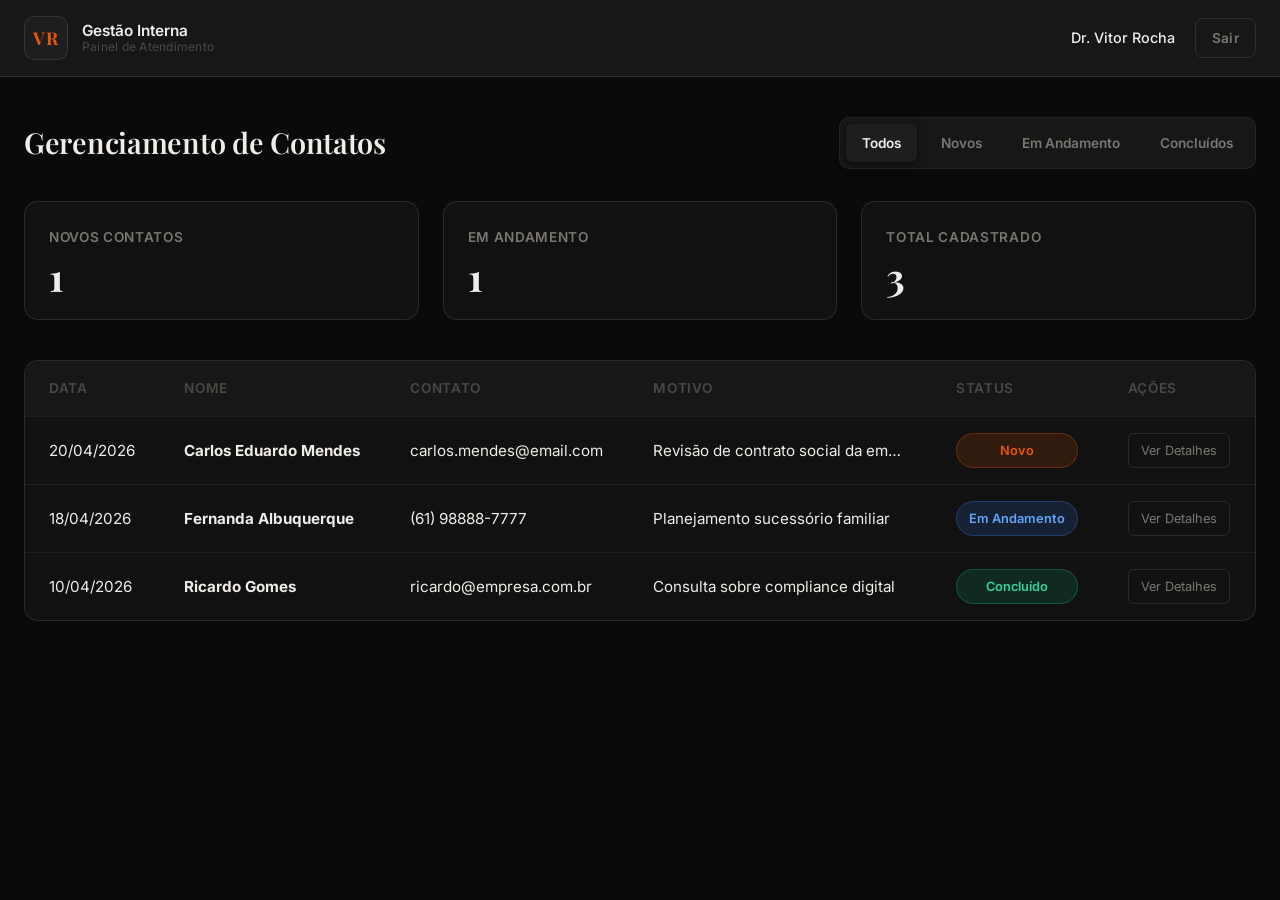
==== dashboard.html @ 2bbfc3c0 "Local do Adovgado inserido" ====
<!DOCTYPE html>
<html lang="pt-BR" data-theme="dark">
<head>
    <meta charset="UTF-8">
    <meta name="viewport" content="width=device-width, initial-scale=1.0">
    <title>Painel de Gestão | Vitor Rocha Advocacia</title>
    <link rel="preconnect" href="https://fonts.googleapis.com">
    <link rel="preconnect" href="https://fonts.gstatic.com" crossorigin>
    <link href="https://fonts.googleapis.com/css2?family=Inter:wght@400;500;600&family=Playfair+Display:wght@600;700&display=swap" rel="stylesheet">
    <link rel="stylesheet" href="css/style.css">
    <link rel="stylesheet" href="css/dashboard-style.css">
</head>
<body class="dashboard-body">
    <header class="admin-header">
        <div class="admin-header-container">
            <div class="brand">
                <span class="brand-monogram">VR</span>
                <span class="brand-text">
                    <strong>Gestão Interna</strong>
                    <small>Painel de Atendimento</small>
                </span>
            </div>
            <div class="admin-actions">
                <span class="admin-user">Dr. Vitor Rocha</span>
                <a href="login.html" class="btn btn-sm btn-secondary">Sair</a>
            </div>
        </div>
    </header>

    <main class="dashboard-main">
        <div class="dashboard-container">
            <header class="dashboard-page-header">
                <h2>Gerenciamento de Contatos</h2>
                <div class="dashboard-filters">
                    <button class="filter-btn active" data-filter="all">Todos</button>
                    <button class="filter-btn" data-filter="novo_contato">Novos</button>
                    <button class="filter-btn" data-filter="em_andamento">Em Andamento</button>
                    <button class="filter-btn" data-filter="concluido">Concluídos</button>
                </div>
            </header>

            <div class="stats-grid">
                <div class="stat-card">
                    <span class="stat-title">Novos Contatos</span>
                    <strong class="stat-value" id="count-novos">0</strong>
                </div>
                <div class="stat-card">
                    <span class="stat-title">Em Andamento</span>
                    <strong class="stat-value" id="count-andamento">0</strong>
                </div>
                <div class="stat-card">
                    <span class="stat-title">Total Cadastrado</span>
                    <strong class="stat-value" id="count-total">0</strong>
                </div>
            </div>

            <div class="data-table-container">
                <table class="data-table">
                    <thead>
                        <tr>
                            <th>Data</th>
                            <th>Nome</th>
                            <th>Contato</th>
                            <th>Motivo</th>
                            <th>Status</th>
                            <th>Ações</th>
                        </tr>
                    </thead>
                    <tbody id="leads-table-body">
                        </tbody>
                </table>
            </div>
        </div>
    </main>
<div id="details-modal" class="modal">
        <div class="modal-content">
            <div class="modal-header">
                <h3>Detalhes da Solicitação</h3>
                <button class="close-btn" id="close-modal" aria-label="Fechar">&times;</button>
            </div>
            <div class="modal-body" id="modal-body-content">
                </div>
            <div class="modal-footer">
                <button class="btn btn-primary" id="btn-close-modal-footer">Fechar Painel</button>
            </div>
        </div>
    </div>
    <script src="js/dashboard-script.js"></script>
</body>
</html>
---- css/style.css ----
/* ============================================================
   Vitor Rocha Advocacia — Dark Matte UI
   Paleta: Preto fosco #0a0a0a · Acento laranja #e8580a
   Estética: Densa, editorial, sem brilho
   ============================================================ */

:root {
    /* Superfícies */
    --bg:               #0a0a0a;
    --surface:          #111111;
    --surface-2:        #171717;
    --surface-3:        #1e1e1e;
    --surface-dark:     #0a0a0a;
    --surface-dark-2:   #111111;

    /* Texto */
    --text:             #e8e6e1;
    --text-soft:        #7a7670;
    --text-muted:       #4a4844;
    --text-light:       #f0ede8;
    --text-muted-dark:  #6b6762;

    /* Bordas */
    --line:             rgba(255, 255, 255, 0.06);
    --line-dark:        rgba(255, 255, 255, 0.07);
    --line-strong:      rgba(255, 255, 255, 0.10);

    /* Acento laranja fosco */
    --accent:           #e8580a;
    --accent-hover:     #c94d09;
    --accent-dim:       rgba(232, 88, 10, 0.10);
    --accent-glow:      rgba(232, 88, 10, 0.06);

    /* Sombras flat */
    --shadow-sm:        0 1px 3px rgba(0, 0, 0, 0.5), 0 4px 12px rgba(0, 0, 0, 0.3);
    --shadow-lg:        0 4px 6px rgba(0, 0, 0, 0.6), 0 16px 40px rgba(0, 0, 0, 0.5);

    /* Geometria */
    --radius-sm:        10px;
    --radius-md:        14px;
    --radius-lg:        20px;
    --container:        1180px;
    --header-height:    80px;

    /* Tipografia */
    --font-body:        'Inter', sans-serif;
    --font-heading:     'Playfair Display', serif;
}

/* ── Reset ── */
*, *::before, *::after { margin: 0; padding: 0; box-sizing: border-box; }
html { scroll-behavior: smooth; }

body {
    font-family: var(--font-body);
    background: var(--bg);
    color: var(--text);
    line-height: 1.65;
    -webkit-font-smoothing: antialiased;
    text-rendering: optimizeLegibility;
}

body.menu-open { overflow: hidden; }

a { color: inherit; text-decoration: none; }
img { display: block; max-width: 100%; }
button, a { -webkit-tap-highlight-color: transparent; }
button, input, textarea, select { font: inherit; }
ul { list-style: none; }

h1, h2, h3 {
    font-family: var(--font-heading);
    line-height: 1.1;
    letter-spacing: -0.01em;
    font-weight: 600;
}

/* ── Layout ── */
.container {
    width: min(100% - 32px, var(--container));
    margin: 0 auto;
}

.section { padding: 100px 0; }

.section-light  { background: var(--surface); }
.section-dark   { background: var(--surface-2); }

.section-heading {
    max-width: 760px;
    margin: 0 auto 52px;
    text-align: center;
}

.section-tag {
    display: inline-flex;
    align-items: center;
    gap: 10px;
    font-size: 0.72rem;
    font-weight: 600;
    letter-spacing: 0.2em;
    text-transform: uppercase;
    color: var(--accent);
    margin-bottom: 14px;
}

.section-tag::before {
    content: '';
    display: inline-block;
    width: 18px;
    height: 1px;
    background: var(--accent);
    opacity: 0.7;
}

.section-tag-light { color: #d46b3a; }

.section-title {
    font-size: clamp(2.2rem, 5vw, 3.4rem);
    margin-bottom: 18px;
    color: var(--text-light);
}

.section-subtitle {
    font-size: 1rem;
    color: var(--text-soft);
    line-height: 1.7;
}

.text-left  { text-align: left; }
.text-light { color: var(--text-light); }
.text-soft  { color: var(--text-muted-dark); }

/* ── Acessibilidade ── */
.skip-link {
    position: absolute;
    left: 16px;
    top: -60px;
    background: var(--surface-3);
    color: var(--text-light);
    padding: 12px 16px;
    border-radius: 10px;
    z-index: 2000;
}
.skip-link:focus { top: 16px; }

:focus-visible {
    outline: 2px solid rgba(232, 88, 10, 0.5);
    outline-offset: 3px;
}

/* ── Header ── */
.site-header {
    position: sticky;
    top: 0;
    z-index: 1000;
    background: rgba(10, 10, 10, 0.90);
    backdrop-filter: blur(20px) saturate(0.5);
    -webkit-backdrop-filter: blur(20px) saturate(0.5);
    border-bottom: 1px solid transparent;
    transition: border-color 0.3s ease, background 0.3s ease;
}

.site-header.scrolled {
    border-color: var(--line);
    background: rgba(10, 10, 10, 0.97);
}

.header-container {
    min-height: var(--header-height);
    display: flex;
    align-items: center;
    justify-content: space-between;
    gap: 24px;
}

/* ── Marca ── */
.brand {
    display: inline-flex;
    align-items: center;
    gap: 14px;
    min-width: 0;
}

.brand-monogram {
    width: 44px;
    height: 44px;
    display: grid;
    place-items: center;
    border-radius: 10px;
    background: var(--surface-3);
    border: 1px solid var(--line-strong);
    color: var(--accent);
    font-family: var(--font-heading);
    font-size: 1.1rem;
    font-weight: 700;
    letter-spacing: 0.04em;
}

.brand-text {
    display: flex;
    flex-direction: column;
    line-height: 1.15;
}

.brand-text strong {
    font-size: 0.96rem;
    color: var(--text-light);
    font-weight: 600;
}

.brand-text small {
    color: var(--text-muted);
    font-size: 0.75rem;
    letter-spacing: 0.02em;
}

/* ── Nav ── */
.site-nav ul {
    display: flex;
    align-items: center;
    gap: 30px;
}

.site-nav a {
    color: var(--text-soft);
    font-size: 0.9rem;
    font-weight: 500;
    transition: color 0.2s;
}

.site-nav a:hover { color: var(--text-light); }

/* ── Menu toggle e Tema (Novo estilo discreto) ── */
.header-actions {
    display: flex;
    align-items: center;
    gap: 12px;
}

.theme-toggle-discreet {
    display: flex;
    align-items: center;
    justify-content: center;
    width: 32px;
    height: 32px;
    background: transparent;
    border: none;
    color: var(--text-soft);
    cursor: pointer;
    transition: color 0.2s ease, transform 0.2s ease;
}

.theme-toggle-discreet:hover {
    color: var(--text-light);
    transform: scale(1.05);
}

.theme-item {
    display: flex;
    align-items: center;
    padding-left: 10px;
    border-left: 1px solid var(--line);
}

.menu-toggle {
    display: none;
    width: 44px;
    height: 44px;
    border: 1px solid var(--line-strong);
    border-radius: 10px;
    background: var(--surface-2);
    align-items: center;
    justify-content: center;
    flex-direction: column;
    gap: 5px;
    cursor: pointer;
}

.menu-toggle span {
    width: 18px;
    height: 1.5px;
    background: var(--text-soft);
    transition: transform 0.25s ease, opacity 0.25s ease;
}

.menu-toggle.is-active span:nth-child(1) { transform: translateY(6.5px) rotate(45deg); }
.menu-toggle.is-active span:nth-child(2) { opacity: 0; }
.menu-toggle.is-active span:nth-child(3) { transform: translateY(-6.5px) rotate(-45deg); }

/* ── Botões ── */
.btn {
    display: inline-flex;
    align-items: center;
    justify-content: center;
    min-height: 48px;
    padding: 0 22px;
    border-radius: 8px;
    border: 1px solid transparent;
    font-size: 0.9rem;
    font-weight: 600;
    letter-spacing: 0.02em;
    transition: background-color 0.2s ease, color 0.2s ease, border-color 0.2s ease, transform 0.15s ease;
}

.btn:hover { transform: translateY(-1px); }
.btn-sm { min-height: 40px; padding: 0 16px; font-size: 0.85rem; }

.btn-primary {
    background: var(--accent);
    color: #fff;
    border-color: var(--accent);
}
.btn-primary:hover {
    background: var(--accent-hover);
    border-color: var(--accent-hover);
}

.btn-secondary {
    background: transparent;
    border-color: var(--line-strong);
    color: var(--text-soft);
}
.btn-secondary:hover {
    border-color: rgba(255,255,255,0.2);
    color: var(--text-light);
}

.btn-dark,
.btn-secondary-dark {
    background: var(--surface-2);
    border-color: var(--line-strong);
    color: var(--text-light) !important;
}
.btn-dark:hover,
.btn-secondary-dark:hover {
    background: var(--accent);
    border-color: var(--accent);
    color: #fff !important;
}

/* ── Hero ── */
.hero {
    position: relative;
    overflow: hidden;
    background: var(--bg);
    color: var(--text-light);
    padding: 100px 0 90px;
    border-bottom: 1px solid var(--line);
}

.hero::before {
    content: '';
    position: absolute;
    inset: 0;
    background-image:
        radial-gradient(ellipse 55% 40% at 4% 50%, rgba(232, 88, 10, 0.055) 0%, transparent 60%),
        radial-gradient(ellipse 30% 60% at 96% 8%, rgba(255,255,255, 0.018) 0%, transparent 50%);
    pointer-events: none;
}

.hero-overlay {
    position: absolute;
    inset: 0;
    background-image: radial-gradient(rgba(255,255,255,0.022) 1px, transparent 1px);
    background-size: 30px 30px;
    pointer-events: none;
}

.hero-grid {
    position: relative;
    display: grid;
    grid-template-columns: minmax(0, 1.3fr) minmax(300px, 400px);
    gap: 48px;
    align-items: center;
}

.eyebrow {
    color: var(--accent);
    text-transform: uppercase;
    letter-spacing: 0.2em;
    font-size: 0.72rem;
    font-weight: 600;
    margin-bottom: 20px;
}

.hero h1 {
    font-size: clamp(2.6rem, 6vw, 5rem);
    max-width: 740px;
    margin-bottom: 22px;
    color: var(--text-light);
    font-weight: 600;
}

.hero-text {
    max-width: 620px;
    color: var(--text-soft);
    font-size: 1rem;
    line-height: 1.75;
}

.hero-actions {
    display: flex;
    flex-wrap: wrap;
    gap: 12px;
    margin-top: 34px;
}

.hero-metrics {
    display: grid;
    grid-template-columns: repeat(3, minmax(0, 1fr));
    gap: 14px;
    margin-top: 44px;
}

.hero-metrics li,
.hero-card,
.info-card,
.feature-card,
.news-card,
.news-post,
.about-panel,
.cta-box {
    backdrop-filter: blur(4px);
}

.hero-metrics li {
    padding: 18px;
    border-radius: var(--radius-md);
    background: var(--surface);
    border: 1px solid var(--line);
}

.hero-metrics strong {
    display: block;
    margin-bottom: 6px;
    font-size: 0.95rem;
    color: var(--text-light);
    font-family: var(--font-body);
    font-weight: 600;
}

.hero-metrics span {
    display: block;
    color: var(--text-soft);
    font-size: 0.88rem;
}

.hero-card {
    padding: 30px;
    border-radius: var(--radius-lg);
    background: var(--surface);
    border: 1px solid var(--line-strong);
    box-shadow: var(--shadow-lg);
}

.hero-card-label {
    color: var(--accent);
    font-size: 0.72rem;
    text-transform: uppercase;
    letter-spacing: 0.2em;
    font-weight: 600;
    margin-bottom: 16px;
}

.hero-card h2 {
    font-size: clamp(1.5rem, 3.5vw, 2.1rem);
    margin-bottom: 14px;
    color: var(--text-light);
}

.hero-card p,
.hero-card li { color: var(--text-soft); font-size: 0.95rem; }

.hero-card-divider {
    height: 1px;
    background: var(--line);
    margin: 22px 0;
}

.hero-card ul {
    display: flex;
    flex-direction: column;
    gap: 12px;
}

.hero-card li {
    display: flex;
    align-items: center;
    gap: 10px;
}

.hero-card li::before {
    content: '';
    display: inline-block;
    width: 4px;
    height: 4px;
    background: var(--accent);
    border-radius: 50%;
    flex-shrink: 0;
}

/* ── Trust bar ── */
.trust-bar {
    background: var(--surface);
    border-bottom: 1px solid var(--line);
    border-top: 1px solid var(--line);
}

.trust-grid {
    min-height: 72px;
    display: grid;
    grid-template-columns: repeat(4, 1fr);
    align-items: center;
    gap: 20px;
}

.trust-grid p {
    text-align: center;
    color: var(--text-muted);
    font-size: 0.75rem;
    font-weight: 600;
    letter-spacing: 0.16em;
    text-transform: uppercase;
    transition: color 0.2s;
}

.trust-grid p:hover { color: var(--text-soft); }

/* ── Sobre ── */
.about-grid {
    display: grid;
    grid-template-columns: minmax(0, 1.2fr) minmax(280px, 420px);
    gap: 48px;
    align-items: center;
}

.about-content p:not(.section-tag) {
    color: var(--text-soft);
    margin-bottom: 18px;
    max-width: 680px;
    line-height: 1.75;
}

.about-panel {
    background: var(--surface-2);
    border-radius: var(--radius-lg);
    padding: 36px;
    color: var(--text-light);
    border: 1px solid var(--line-strong);
    box-shadow: var(--shadow-lg);
}

.about-badge {
    width: 56px;
    height: 56px;
    display: grid;
    place-items: center;
    border-radius: 12px;
    margin-bottom: 20px;
    background: var(--accent-dim);
    border: 1px solid rgba(232, 88, 10, 0.2);
    color: var(--accent);
    font-family: var(--font-heading);
    font-size: 1.3rem;
    font-weight: 700;
}

.about-panel h3 { font-size: 1.7rem; margin-bottom: 14px; color: var(--text-light); }
.about-panel p  { color: var(--text-soft); line-height: 1.7; }

/* ── Grids de cards ── */
.cards-grid,
.feature-grid,
.news-grid,
.news-layout {
    display: grid;
    gap: 20px;
}

.cards-grid    { grid-template-columns: repeat(2, minmax(0, 1fr)); }
.feature-grid  { grid-template-columns: repeat(4, minmax(0, 1fr)); }
.news-grid     { grid-template-columns: repeat(2, minmax(0, 1fr)); }
.news-layout   { grid-template-columns: repeat(2, minmax(0, 1fr)); }

.info-card,
.feature-card,
.news-card,
.news-post {
    background: var(--surface);
    border: 1px solid var(--line);
    border-radius: var(--radius-md);
    padding: 28px;
    transition: border-color 0.2s ease, background 0.2s ease;
}

.info-card:hover,
.news-card:hover,
.news-post:hover {
    border-color: var(--line-strong);
    background: var(--surface-2);
}

.info-card h3,
.feature-card h3,
.news-card h3,
.news-post h3,
.news-post h2 {
    margin-bottom: 12px;
    font-size: 1.35rem;
    color: var(--text-light);
    line-height: 1.25;
}

.info-card p,
.feature-card p,
.news-card p,
.news-post p {
    color: var(--text-soft);
    font-size: 0.95rem;
    line-height: 1.7;
}

.card-index {
    display: inline-flex;
    margin-bottom: 16px;
    font-size: 0.75rem;
    font-weight: 700;
    color: var(--accent);
    letter-spacing: 0.16em;
}

.feature-card {
    background: var(--surface-2);
    border-color: var(--line-dark);
}

.feature-card:hover {
    border-color: var(--line-strong);
    background: var(--surface-3);
}

.feature-card h3 { color: var(--text-light); }
.feature-card p  { color: var(--text-soft); }

/* ── Notícias ── */
.section-cta { margin-top: 32px; text-align: center; }

.news-category {
    display: inline-flex;
    margin-bottom: 14px;
    color: var(--accent);
    font-size: 0.72rem;
    font-weight: 700;
    letter-spacing: 0.18em;
    text-transform: uppercase;
}

.news-page { background: var(--bg); }

.news-hero {
    background: var(--surface);
    border-bottom: 1px solid var(--line);
    color: var(--text-light);
    padding: 96px 0 72px;
}

.news-hero h1 {
    max-width: 860px;
    font-size: clamp(2.2rem, 5vw, 3.8rem);
    margin-bottom: 18px;
    color: var(--text-light);
}

.news-hero p { max-width: 740px; color: var(--text-soft); }

.news-post-featured {
    grid-column: 1 / -1;
    background: var(--surface-2);
    border-color: var(--line-strong);
}

.card-link {
    display: inline-flex;
    align-items: center;
    gap: 6px;
    margin-top: 20px;
    color: var(--accent);
    font-weight: 600;
    font-size: 0.88rem;
    letter-spacing: 0.04em;
    transition: color 0.2s;
}

.card-link::after {
    content: '→';
    transition: transform 0.2s;
}

.card-link:hover { color: var(--accent-hover); }
.card-link:hover::after { transform: translateX(3px); }

/* ── CTA ── */
.cta-section { padding-top: 0; }

.cta-box {
    background: var(--surface);
    color: var(--text-light);
    border: 1px solid var(--line-strong);
    border-radius: var(--radius-lg);
    padding: 52px;
    text-align: center;
    position: relative;
    overflow: hidden;
}

.cta-box::before {
    content: '';
    position: absolute;
    top: 0; left: 0; right: 0;
    height: 1px;
    background: linear-gradient(90deg, transparent, var(--accent) 40%, transparent);
    opacity: 0.45;
}

.cta-box h2 {
    font-size: clamp(2rem, 4vw, 3rem);
    margin-bottom: 16px;
    color: var(--text-light);
}

.cta-box p {
    max-width: 720px;
    margin: 0 auto;
    color: var(--text-soft);
    line-height: 1.75;
}

.cta-actions {
    display: flex;
    justify-content: center;
    flex-wrap: wrap;
    gap: 12px;
    margin-top: 30px;
}

/* ── Footer ── */
.site-footer {
    background: var(--surface);
    border-top: 1px solid var(--line);
    color: var(--text-light);
    padding: 52px 0 20px;
}

.footer-content {
    display: flex;
    justify-content: space-between;
    align-items: flex-start;
    gap: 32px;
    padding-bottom: 28px;
    border-bottom: 1px solid var(--line);
}

.footer-brand {
    font-size: 1rem;
    font-weight: 600;
    margin-bottom: 8px;
    color: var(--text-light);
}

.footer-text {
    color: var(--text-muted);
    max-width: 540px;
    font-size: 0.9rem;
    line-height: 1.65;
}

.footer-nav {
    display: flex;
    flex-wrap: wrap;
    justify-content: flex-end;
    gap: 20px;
    flex-shrink: 0;
}

.footer-nav a {
    color: var(--text-muted);
    font-size: 0.88rem;
    transition: color 0.2s;
}

.footer-nav a:hover { color: var(--text-light); }

.footer-bottom { padding-top: 18px; }

.footer-bottom p {
    color: var(--text-muted);
    font-size: 0.82rem;
    text-align: center;
}

/* ── Animações de entrada ── */
.reveal-on-scroll {
    opacity: 0;
    transform: translateY(20px);
    transition: opacity 0.65s ease, transform 0.65s ease;
}

.reveal-on-scroll.is-visible {
    opacity: 1;
    transform: translateY(0);
}

/* ============================================================
   RESPONSIVIDADE ABRANGENTE (Todas as Telas)
   ============================================================ */

/* ── Monitores Grandes / Ultrawide (min-width: 1440px) ── */
@media (min-width: 1440px) {
    .section { padding: 120px 0; }
    .hero { padding: 140px 0 110px; }
    
    .section-title {
        font-size: clamp(3rem, 4vw, 3.8rem);
    }
}

/* ── Laptops / Desktops Menores (max-width: 1200px) ── */
@media (max-width: 1200px) {
    .hero-grid,
    .about-grid {
        gap: 32px;
    }
    
    .hero h1 {
        font-size: clamp(2.4rem, 5vw, 3.5rem);
    }
}

/* ── Tablets em Modo Paisagem / Laptops Pequenos (max-width: 1024px) ── */
@media (max-width: 1024px) {
    .hero-grid,
    .about-grid {
        grid-template-columns: 1fr;
        gap: 48px;
    }

    .hero-card, 
    .about-panel {
        max-width: 720px;
        margin: 0 auto; 
    }

    .feature-grid {
        grid-template-columns: repeat(2, minmax(0, 1fr));
    }
}

/* ── Tablets em Modo Retrato / Ponto de quebra do Menu (max-width: 768px) ── */
@media (max-width: 768px) {
    :root { --header-height: 74px; }

    .menu-toggle { display: inline-flex; }

    .site-nav {
        position: absolute;
        top: calc(100% + 6px);
        left: 12px;
        right: 12px;
        background: var(--surface-2);
        border: 1px solid var(--line-strong);
        border-radius: var(--radius-lg);
        box-shadow: var(--shadow-lg);
        padding: 18px;
        opacity: 0;
        visibility: hidden;
        transform: translateY(-8px);
        transition: opacity 0.2s ease, transform 0.2s ease, visibility 0.2s ease;
    }

    .site-nav.active {
        opacity: 1;
        visibility: visible;
        transform: translateY(0);
    }

    .site-nav ul {
        flex-direction: column;
        align-items: stretch;
        gap: 4px;
    }

    .site-nav a {
        display: block;
        padding: 12px 16px;
        border-radius: 8px;
        color: var(--text-soft);
        text-align: center;
    }

    .site-nav a:hover {
        background: var(--surface-3);
        color: var(--text-light);
    }

    .theme-item {
        border-left: none;
        padding-left: 0;
        justify-content: center;
        margin-top: 10px;
        padding-top: 10px;
        border-top: 1px solid var(--line);
    }

    .cards-grid,
    .news-grid,
    .news-layout,
    .hero-metrics {
        grid-template-columns: 1fr;
    }

    .trust-grid {
        grid-template-columns: repeat(2, 1fr);
        gap: 20px;
        padding: 24px 0;
    }

    .hero { padding: 60px 0; }
    .section { padding: 70px 0; }

    .hero-card,
    .about-content,
    .section-heading,
    .cta-box {
        text-align: left;
    }

    .section-heading { margin-left: 0; margin-right: 0; margin-bottom: 36px; }

    .footer-content {
        flex-direction: column;
        align-items: flex-start;
        gap: 24px;
    }

    .footer-nav { 
        justify-content: flex-start; 
        gap: 16px; 
        width: 100%; 
        flex-wrap: wrap; 
    }
}

/* ── Smartphones Grandes (max-width: 640px) ── */
@media (max-width: 640px) {
    .section { padding: 52px 0; }
    .hero { padding: 48px 0; }

    .brand-text small { display: none; }

    .hero h1,
    .news-hero h1 {
        font-size: clamp(2.2rem, 8vw, 2.6rem);
        word-break: break-word;
        hyphens: auto;
    }
    
    .section-title {
        font-size: clamp(1.8rem, 7vw, 2.2rem);
        word-break: break-word;
    }

    .hero-actions,
    .cta-actions {
        flex-direction: column;
        width: 100%;
        gap: 12px;
    }

    .btn, .btn-sm { 
        width: 100%; 
        text-align: center; 
        justify-content: center; 
    }

    .hero-card,
    .about-panel,
    .info-card,
    .feature-card,
    .news-card,
    .news-post,
    .cta-box {
        padding: 24px;
    }

    .footer-nav { flex-direction: column; }
    .footer-nav a { 
        width: 100%; 
        padding: 12px 0; 
        border-bottom: 1px solid var(--line); 
    }
    .footer-nav a:last-child { border-bottom: none; }
}

/* ── Smartphones Pequenos (max-width: 480px) ── */
@media (max-width: 480px) {
    .trust-grid {
        grid-template-columns: 1fr;
        gap: 16px;
    }
    
    .trust-grid p {
        font-size: 0.8rem;
    }

    .hero-metrics li {
        padding: 16px;
    }

    .cta-box {
        padding: 32px 20px;
    }
    
    .brand-monogram {
        width: 38px;
        height: 38px;
        font-size: 1rem;
    }
}

/* ── Smartphones Mini (max-width: 360px) ── */
@media (max-width: 360px) {
    .hero h1,
    .news-hero h1 {
        font-size: 1.9rem;
    }
    
    .section-title {
        font-size: 1.6rem;
    }
}

/* ── Reduced motion ── */
@media (prefers-reduced-motion: reduce) {
    html { scroll-behavior: auto; }

    *, *::before, *::after {
        animation: none !important;
        transition: none !important;
    }

    .reveal-on-scroll,
    .reveal-on-scroll.is-visible {
        opacity: 1;
        transform: none;
    }
}

/* ============================================================
   TEMA CLARO (Light Mode)
   ============================================================ */
[data-theme="light"] {
    /* Superfícies */
    --bg:               #f4f3f0;
    --surface:          #ffffff;
    --surface-2:        #faf9f7;
    --surface-3:        #f0eee9;
    --surface-dark:     #eae7e0;
    --surface-dark-2:   #e2dfd6;

    /* Texto */
    --text:             #1a1918;
    --text-soft:        #575550;
    --text-muted:       #807c75;
    --text-light:       #000000;
    --text-muted-dark:  #a6a29a;

    /* Bordas */
    --line:             rgba(0, 0, 0, 0.08);
    --line-dark:        rgba(0, 0, 0, 0.12);
    --line-strong:      rgba(0, 0, 0, 0.18);

    /* Acento (Laranja ajustado para contraste no claro) */
    --accent:           #d14d05;
    --accent-hover:     #b04104;
    --accent-dim:       rgba(209, 77, 5, 0.08);
    --accent-glow:      rgba(209, 77, 5, 0.04);

    /* Sombras mais suaves */
    --shadow-sm:        0 1px 3px rgba(0, 0, 0, 0.05), 0 4px 12px rgba(0, 0, 0, 0.03);
    --shadow-lg:        0 4px 6px rgba(0, 0, 0, 0.04), 0 16px 40px rgba(0, 0, 0, 0.06);
}

[data-theme="light"] .site-header {
    background: rgba(244, 243, 240, 0.90);
}
[data-theme="light"] .site-header.scrolled {
    background: rgba(255, 255, 255, 0.98);
}

[data-theme="light"] .icon-sun { display: none; }
[data-theme="light"] .icon-moon { display: block !important; }

[data-theme="light"] .hero-overlay {
    background-image: radial-gradient(rgba(0,0,0,0.03) 1px, transparent 1px);
}

/* ============================================================
   IMAGENS E FORMULÁRIO DE CONTATO (Novas Classes)
   ============================================================ */

/* Imagem Seção Sobre */
.about-visual {
    display: flex;
    flex-direction: column;
    gap: 24px;
}

.about-image {
    width: 100%;
    height: 320px;
    object-fit: cover;
    border-radius: var(--radius-lg);
    border: 1px solid var(--line-strong);
    box-shadow: var(--shadow-sm);
}

/* Formulário de Contato na CTA Box */
.contact-form {
    margin-top: 40px;
    text-align: left;
    background: var(--surface-2);
    padding: 32px;
    border-radius: var(--radius-md);
    border: 1px solid var(--line);
}

.form-row {
    display: grid;
    grid-template-columns: repeat(2, 1fr);
    gap: 20px;
    margin-bottom: 20px;
}

.form-group {
    display: flex;
    flex-direction: column;
    gap: 8px;
    margin-bottom: 20px;
}

.form-row .form-group {
    margin-bottom: 0;
}

.contact-form label {
    font-size: 0.85rem;
    font-weight: 600;
    color: var(--text-light);
    letter-spacing: 0.02em;
}

.contact-form input,
.contact-form textarea {
    width: 100%;
    background: var(--surface);
    border: 1px solid var(--line-strong);
    border-radius: var(--radius-sm);
    padding: 14px 16px;
    color: var(--text-light);
    font-size: 0.95rem;
    font-family: var(--font-body);
    transition: border-color 0.2s ease, box-shadow 0.2s ease;
}

.contact-form input::placeholder,
.contact-form textarea::placeholder {
    color: var(--text-muted);
}

.contact-form input:focus,
.contact-form textarea:focus {
    outline: none;
    border-color: var(--accent);
    box-shadow: 0 0 0 3px var(--accent-glow);
}

.contact-form textarea {
    resize: vertical;
    min-height: 100px;
}

@media (max-width: 768px) {
    .form-row {
        grid-template-columns: 1fr;
        gap: 0;
    }
    
    .form-row .form-group {
        margin-bottom: 20px;
    }
}
/* ============================================================
   FORMULÁRIO DE CONTATO (CTA BOX)
   ============================================================ */

.contact-form {
    margin-top: 40px;
    text-align: left;
    background: transparent;
    border-top: 1px solid var(--line);
    padding-top: 32px;
}

.form-row {
    display: grid;
    grid-template-columns: repeat(2, 1fr);
    gap: 20px;
    margin-bottom: 20px;
}

.form-group {
    display: flex;
    flex-direction: column;
    gap: 8px;
    margin-bottom: 20px;
}

.form-row .form-group {
    margin-bottom: 0;
}

.contact-form label {
    font-size: 0.85rem;
    font-weight: 600;
    color: var(--text-light);
    letter-spacing: 0.02em;
}

.contact-form input,
.contact-form textarea {
    width: 100%;
    background: var(--surface);
    border: 1px solid var(--line-strong);
    border-radius: var(--radius-sm);
    padding: 14px 16px;
    color: var(--text-light);
    font-size: 0.95rem;
    font-family: var(--font-body);
    transition: border-color 0.2s ease, box-shadow 0.2s ease;
}

.contact-form input::placeholder,
.contact-form textarea::placeholder {
    color: var(--text-muted);
}

.contact-form input:focus,
.contact-form textarea:focus {
    outline: none;
    border-color: var(--accent);
    box-shadow: 0 0 0 3px var(--accent-glow);
}

.contact-form textarea {
    resize: vertical;
    min-height: 100px;
}

.w-full {
    width: 100%;
}

@media (max-width: 768px) {
    .form-row {
        grid-template-columns: 1fr;
        gap: 0;
    }
    
    .form-row .form-group {
        margin-bottom: 20px;
    }
}
---- css/dashboard-style.css ----
/* Layout Global do Dashboard */
.dashboard-body {
    background: var(--bg);
    min-height: 100vh;
    display: flex;
    flex-direction: column;
}

.admin-header {
    background: var(--surface-2);
    border-bottom: 1px solid var(--line-strong);
    padding: 16px 0;
}

.admin-header-container {
    width: min(100% - 48px, 1400px);
    margin: 0 auto;
    display: flex;
    justify-content: space-between;
    align-items: center;
}

.admin-actions {
    display: flex;
    align-items: center;
    gap: 20px;
}

.admin-user {
    font-size: 0.9rem;
    color: var(--text-light);
    font-weight: 500;
}

.dashboard-main {
    flex: 1;
    padding: 40px 0;
}

.dashboard-container {
    width: min(100% - 48px, 1400px);
    margin: 0 auto;
}

/* Cabeçalho da Página e Filtros */
.dashboard-page-header {
    display: flex;
    justify-content: space-between;
    align-items: center;
    margin-bottom: 32px;
}

.dashboard-page-header h2 {
    font-size: 1.8rem;
    color: var(--text-light);
}

.dashboard-filters {
    display: flex;
    gap: 8px;
    background: var(--surface-2);
    padding: 6px;
    border-radius: var(--radius-sm);
    border: 1px solid var(--line);
}

.filter-btn {
    background: transparent;
    border: none;
    padding: 8px 16px;
    color: var(--text-soft);
    font-size: 0.85rem;
    font-weight: 600;
    border-radius: 6px;
    cursor: pointer;
    transition: all 0.2s;
}

.filter-btn:hover {
    color: var(--text-light);
}

.filter-btn.active {
    background: var(--surface-3);
    color: var(--text-light);
    box-shadow: var(--shadow-sm);
}

/* Cards de Estatísticas */
.stats-grid {
    display: grid;
    grid-template-columns: repeat(3, 1fr);
    gap: 24px;
    margin-bottom: 40px;
}

.stat-card {
    background: var(--surface);
    border: 1px solid var(--line-strong);
    border-radius: var(--radius-md);
    padding: 24px;
}

.stat-title {
    display: block;
    color: var(--text-soft);
    font-size: 0.85rem;
    text-transform: uppercase;
    letter-spacing: 0.05em;
    font-weight: 600;
    margin-bottom: 8px;
}

.stat-value {
    display: block;
    font-size: 2.4rem;
    color: var(--text-light);
    font-family: var(--font-heading);
    line-height: 1;
}

/* Tabela de Dados */
.data-table-container {
    background: var(--surface);
    border: 1px solid var(--line-strong);
    border-radius: var(--radius-md);
    overflow-x: auto;
}

.data-table {
    width: 100%;
    border-collapse: collapse;
    text-align: left;
}

.data-table th,
.data-table td {
    padding: 16px 24px;
    border-bottom: 1px solid var(--line);
}

.data-table th {
    font-size: 0.85rem;
    color: var(--text-muted);
    font-weight: 600;
    text-transform: uppercase;
    letter-spacing: 0.05em;
    background: var(--surface-2);
}

.data-table td {
    font-size: 0.95rem;
    color: var(--text-light);
    vertical-align: middle;
}

.data-table tbody tr:last-child td {
    border-bottom: none;
}

.data-table tbody tr:hover {
    background: var(--surface-2);
}

.cell-reason {
    max-width: 300px;
    white-space: nowrap;
    overflow: hidden;
    text-overflow: ellipsis;
    color: var(--text-soft);
}

/* Badges e Select de Status */
.status-select {
    background: var(--surface-3);
    color: var(--text-light);
    border: 1px solid var(--line-strong);
    padding: 6px 12px;
    border-radius: 20px;
    font-size: 0.8rem;
    font-weight: 600;
    cursor: pointer;
    outline: none;
    appearance: none;
    text-align: center;
}

.status-select[data-status="novo_contato"] {
    background: rgba(232, 88, 10, 0.15);
    color: var(--accent);
    border-color: rgba(232, 88, 10, 0.3);
}

.status-select[data-status="em_andamento"] {
    background: rgba(59, 130, 246, 0.15);
    color: #60a5fa;
    border-color: rgba(59, 130, 246, 0.3);
}

.status-select[data-status="concluido"] {
    background: rgba(16, 185, 129, 0.15);
    color: #34d399;
    border-color: rgba(16, 185, 129, 0.3);
}

/* Ações */
.action-btn {
    background: transparent;
    border: 1px solid var(--line-strong);
    color: var(--text-soft);
    padding: 6px 12px;
    border-radius: 6px;
    font-size: 0.8rem;
    cursor: pointer;
    transition: all 0.2s;
}

.action-btn:hover {
    color: var(--text-light);
    border-color: var(--text-muted);
}
/* ============================================================
   MODAL DE DETALHES
   ============================================================ */
.modal {
    display: none;
    position: fixed;
    z-index: 2000;
    left: 0;
    top: 0;
    width: 100%;
    height: 100%;
    background-color: rgba(0, 0, 0, 0.7);
    backdrop-filter: blur(5px);
    align-items: center;
    justify-content: center;
}

.modal.is-active {
    display: flex;
}

.modal-content {
    background: var(--surface);
    border: 1px solid var(--line-strong);
    border-radius: var(--radius-lg);
    width: 100%;
    max-width: 640px;
    box-shadow: var(--shadow-lg);
    animation: modalFadeIn 0.25s ease-out;
}

@keyframes modalFadeIn {
    from { opacity: 0; transform: translateY(-15px); }
    to { opacity: 1; transform: translateY(0); }
}

.modal-header {
    display: flex;
    justify-content: space-between;
    align-items: center;
    padding: 20px 28px;
    border-bottom: 1px solid var(--line);
}

.modal-header h3 {
    margin: 0;
    font-size: 1.15rem;
    color: var(--text-light);
}

.close-btn {
    background: transparent;
    border: none;
    color: var(--text-muted);
    font-size: 1.6rem;
    cursor: pointer;
    transition: color 0.2s;
    line-height: 1;
}

.close-btn:hover {
    color: var(--text-light);
}

.modal-body {
    padding: 28px;
    max-height: 60vh;
    overflow-y: auto;
}

.detail-group {
    margin-bottom: 20px;
}

.detail-group:last-child {
    margin-bottom: 0;
}

.detail-group label {
    display: block;
    font-size: 0.75rem;
    color: var(--text-soft);
    text-transform: uppercase;
    letter-spacing: 0.08em;
    font-weight: 600;
    margin-bottom: 6px;
}

.detail-group p {
    font-size: 0.95rem;
    color: var(--text-light);
    background: var(--surface-2);
    padding: 14px 16px;
    border-radius: var(--radius-sm);
    border: 1px solid var(--line);
    margin: 0;
    white-space: pre-wrap; /* Mantém as quebras de linha digitadas pelo cliente no textarea */
    line-height: 1.6;
}

.modal-footer {
    padding: 20px 28px;
    border-top: 1px solid var(--line);
    display: flex;
    justify-content: flex-end;
}
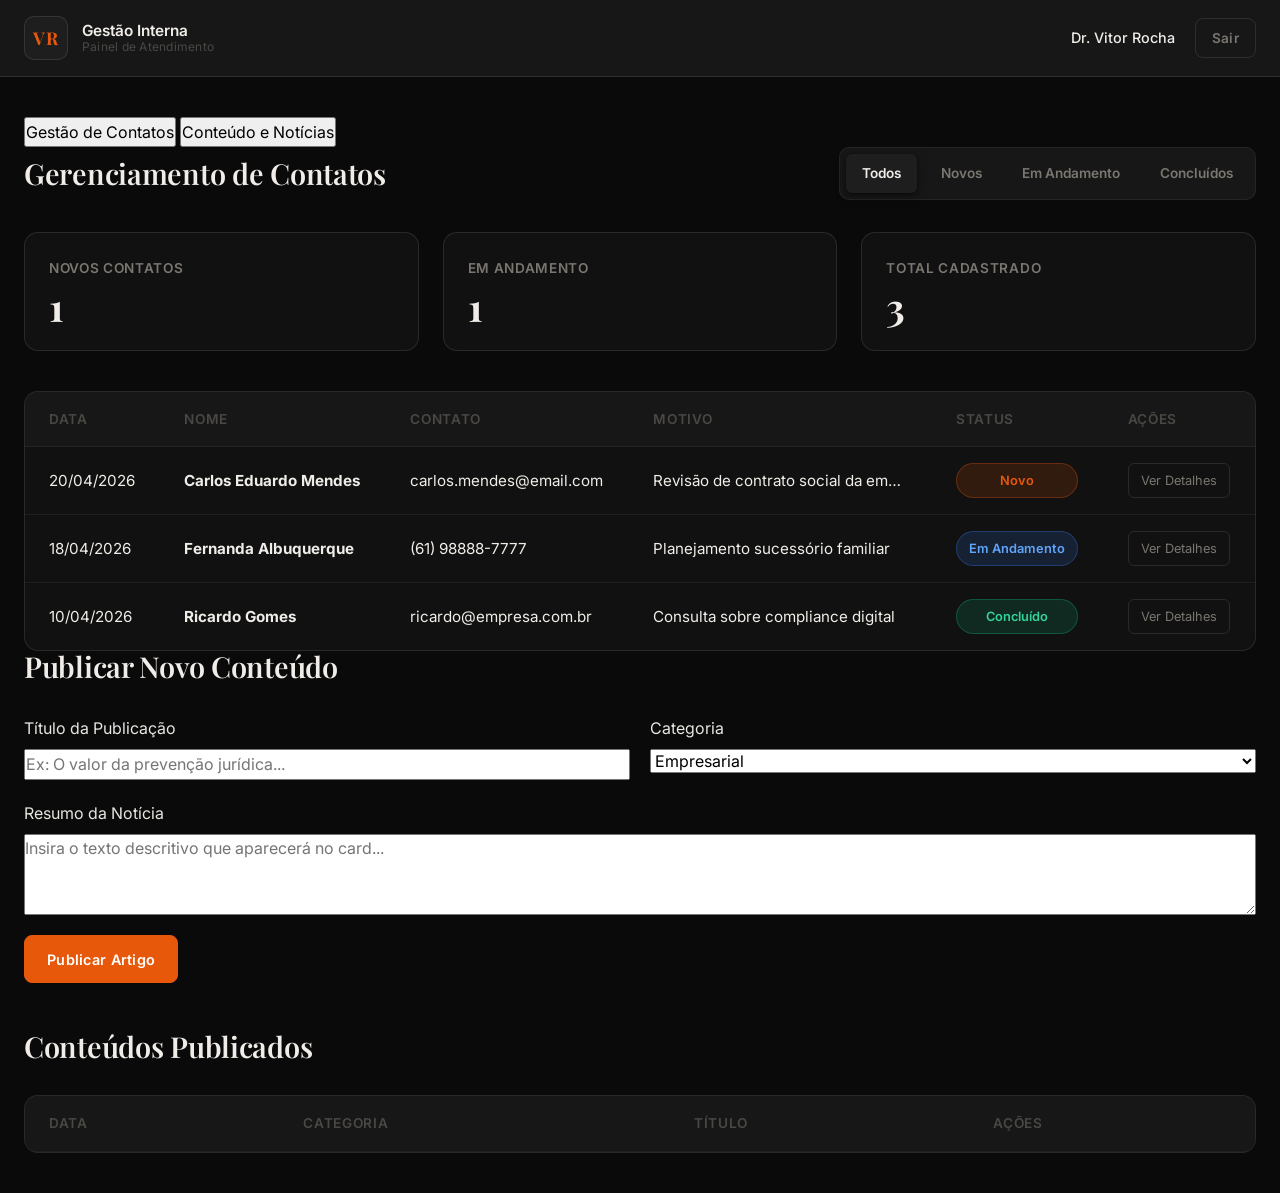
==== commit faee582f: "Refactor dashboard layout and add news section" ====
--- a/dashboard.html
+++ b/dashboard.html
@@ -29,62 +29,124 @@
 
     <main class="dashboard-main">
         <div class="dashboard-container">
-            <header class="dashboard-page-header">
-                <h2>Gerenciamento de Contatos</h2>
-                <div class="dashboard-filters">
-                    <button class="filter-btn active" data-filter="all">Todos</button>
-                    <button class="filter-btn" data-filter="novo_contato">Novos</button>
-                    <button class="filter-btn" data-filter="em_andamento">Em Andamento</button>
-                    <button class="filter-btn" data-filter="concluido">Concluídos</button>
+            
+            <div class="tabs-nav">
+                <button class="tab-btn active" data-target="tab-contatos">Gestão de Contatos</button>
+                <button class="tab-btn" data-target="tab-noticias">Conteúdo e Notícias</button>
+            </div>
+
+            <div id="tab-contatos" class="tab-pane active">
+                <header class="dashboard-page-header">
+                    <h2>Gerenciamento de Contatos</h2>
+                    <div class="dashboard-filters">
+                        <button class="filter-btn active" data-filter="all">Todos</button>
+                        <button class="filter-btn" data-filter="novo_contato">Novos</button>
+                        <button class="filter-btn" data-filter="em_andamento">Em Andamento</button>
+                        <button class="filter-btn" data-filter="concluido">Concluídos</button>
+                    </div>
+                </header>
+
+                <div class="stats-grid">
+                    <div class="stat-card">
+                        <span class="stat-title">Novos Contatos</span>
+                        <strong class="stat-value" id="count-novos">0</strong>
+                    </div>
+                    <div class="stat-card">
+                        <span class="stat-title">Em Andamento</span>
+                        <strong class="stat-value" id="count-andamento">0</strong>
+                    </div>
+                    <div class="stat-card">
+                        <span class="stat-title">Total Cadastrado</span>
+                        <strong class="stat-value" id="count-total">0</strong>
+                    </div>
                 </div>
-            </header>
 
-            <div class="stats-grid">
-                <div class="stat-card">
-                    <span class="stat-title">Novos Contatos</span>
-                    <strong class="stat-value" id="count-novos">0</strong>
-                </div>
-                <div class="stat-card">
-                    <span class="stat-title">Em Andamento</span>
-                    <strong class="stat-value" id="count-andamento">0</strong>
-                </div>
-                <div class="stat-card">
-                    <span class="stat-title">Total Cadastrado</span>
-                    <strong class="stat-value" id="count-total">0</strong>
+                <div class="data-table-container">
+                    <table class="data-table">
+                        <thead>
+                            <tr>
+                                <th>Data</th>
+                                <th>Nome</th>
+                                <th>Contato</th>
+                                <th>Motivo</th>
+                                <th>Status</th>
+                                <th>Ações</th>
+                            </tr>
+                        </thead>
+                        <tbody id="leads-table-body">
+                        </tbody>
+                    </table>
                 </div>
             </div>
 
-            <div class="data-table-container">
-                <table class="data-table">
-                    <thead>
-                        <tr>
-                            <th>Data</th>
-                            <th>Nome</th>
-                            <th>Contato</th>
-                            <th>Motivo</th>
-                            <th>Status</th>
-                            <th>Ações</th>
-                        </tr>
-                    </thead>
-                    <tbody id="leads-table-body">
+            <div id="tab-noticias" class="tab-pane">
+                <header class="dashboard-page-header">
+                    <h2>Publicar Novo Conteúdo</h2>
+                </header>
+
+                <div class="admin-form-container">
+                    <form id="news-form" class="admin-form">
+                        <div class="form-row">
+                            <div class="form-group" style="flex: 2;">
+                                <label for="news-title">Título da Publicação</label>
+                                <input type="text" id="news-title" placeholder="Ex: O valor da prevenção jurídica..." required>
+                            </div>
+                            <div class="form-group" style="flex: 1;">
+                                <label for="news-category">Categoria</label>
+                                <select id="news-category" required>
+                                    <option value="Empresarial">Empresarial</option>
+                                    <option value="Patrimonial">Patrimonial</option>
+                                    <option value="Contratos">Contratos</option>
+                                    <option value="Institucional">Institucional</option>
+                                </select>
+                            </div>
+                        </div>
+                        <div class="form-group">
+                            <label for="news-excerpt">Resumo da Notícia</label>
+                            <textarea id="news-excerpt" rows="3" placeholder="Insira o texto descritivo que aparecerá no card..." required></textarea>
+                        </div>
+                        <div class="form-actions-right">
+                            <button type="submit" class="btn btn-primary">Publicar Artigo</button>
+                        </div>
+                    </form>
+                </div>
+
+                <header class="dashboard-page-header" style="margin-top: 48px;">
+                    <h2>Conteúdos Publicados</h2>
+                </header>
+                <div class="data-table-container">
+                    <table class="data-table">
+                        <thead>
+                            <tr>
+                                <th>Data</th>
+                                <th>Categoria</th>
+                                <th>Título</th>
+                                <th>Ações</th>
+                            </tr>
+                        </thead>
+                        <tbody id="news-table-body">
                         </tbody>
-                </table>
+                    </table>
+                </div>
             </div>
+
         </div>
     </main>
-<div id="details-modal" class="modal">
+
+    <div id="details-modal" class="modal">
         <div class="modal-content">
             <div class="modal-header">
                 <h3>Detalhes da Solicitação</h3>
                 <button class="close-btn" id="close-modal" aria-label="Fechar">&times;</button>
             </div>
             <div class="modal-body" id="modal-body-content">
-                </div>
+            </div>
             <div class="modal-footer">
                 <button class="btn btn-primary" id="btn-close-modal-footer">Fechar Painel</button>
             </div>
         </div>
     </div>
+
     <script src="js/dashboard-script.js"></script>
 </body>
-</html>+</html>
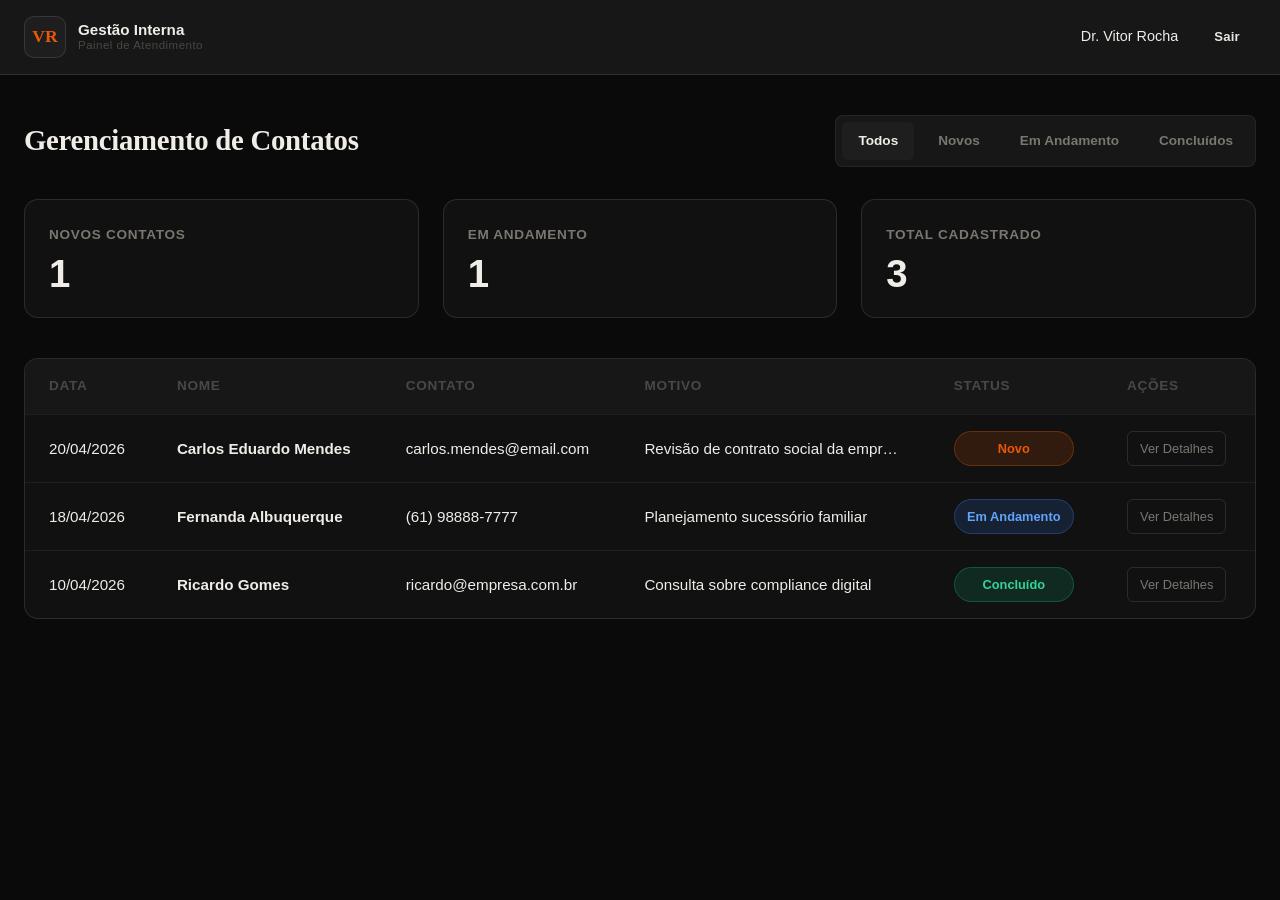
==== commit 16240630: "Add files via upload" ====
--- a/dashboard.html
+++ b/dashboard.html
@@ -29,124 +29,62 @@
 
     <main class="dashboard-main">
         <div class="dashboard-container">
-            
-            <div class="tabs-nav">
-                <button class="tab-btn active" data-target="tab-contatos">Gestão de Contatos</button>
-                <button class="tab-btn" data-target="tab-noticias">Conteúdo e Notícias</button>
-            </div>
+            <header class="dashboard-page-header">
+                <h2>Gerenciamento de Contatos</h2>
+                <div class="dashboard-filters">
+                    <button class="filter-btn active" data-filter="all">Todos</button>
+                    <button class="filter-btn" data-filter="novo_contato">Novos</button>
+                    <button class="filter-btn" data-filter="em_andamento">Em Andamento</button>
+                    <button class="filter-btn" data-filter="concluido">Concluídos</button>
+                </div>
+            </header>
 
-            <div id="tab-contatos" class="tab-pane active">
-                <header class="dashboard-page-header">
-                    <h2>Gerenciamento de Contatos</h2>
-                    <div class="dashboard-filters">
-                        <button class="filter-btn active" data-filter="all">Todos</button>
-                        <button class="filter-btn" data-filter="novo_contato">Novos</button>
-                        <button class="filter-btn" data-filter="em_andamento">Em Andamento</button>
-                        <button class="filter-btn" data-filter="concluido">Concluídos</button>
-                    </div>
-                </header>
-
-                <div class="stats-grid">
-                    <div class="stat-card">
-                        <span class="stat-title">Novos Contatos</span>
-                        <strong class="stat-value" id="count-novos">0</strong>
-                    </div>
-                    <div class="stat-card">
-                        <span class="stat-title">Em Andamento</span>
-                        <strong class="stat-value" id="count-andamento">0</strong>
-                    </div>
-                    <div class="stat-card">
-                        <span class="stat-title">Total Cadastrado</span>
-                        <strong class="stat-value" id="count-total">0</strong>
-                    </div>
+            <div class="stats-grid">
+                <div class="stat-card">
+                    <span class="stat-title">Novos Contatos</span>
+                    <strong class="stat-value" id="count-novos">0</strong>
                 </div>
-
-                <div class="data-table-container">
-                    <table class="data-table">
-                        <thead>
-                            <tr>
-                                <th>Data</th>
-                                <th>Nome</th>
-                                <th>Contato</th>
-                                <th>Motivo</th>
-                                <th>Status</th>
-                                <th>Ações</th>
-                            </tr>
-                        </thead>
-                        <tbody id="leads-table-body">
-                        </tbody>
-                    </table>
+                <div class="stat-card">
+                    <span class="stat-title">Em Andamento</span>
+                    <strong class="stat-value" id="count-andamento">0</strong>
+                </div>
+                <div class="stat-card">
+                    <span class="stat-title">Total Cadastrado</span>
+                    <strong class="stat-value" id="count-total">0</strong>
                 </div>
             </div>
 
-            <div id="tab-noticias" class="tab-pane">
-                <header class="dashboard-page-header">
-                    <h2>Publicar Novo Conteúdo</h2>
-                </header>
-
-                <div class="admin-form-container">
-                    <form id="news-form" class="admin-form">
-                        <div class="form-row">
-                            <div class="form-group" style="flex: 2;">
-                                <label for="news-title">Título da Publicação</label>
-                                <input type="text" id="news-title" placeholder="Ex: O valor da prevenção jurídica..." required>
-                            </div>
-                            <div class="form-group" style="flex: 1;">
-                                <label for="news-category">Categoria</label>
-                                <select id="news-category" required>
-                                    <option value="Empresarial">Empresarial</option>
-                                    <option value="Patrimonial">Patrimonial</option>
-                                    <option value="Contratos">Contratos</option>
-                                    <option value="Institucional">Institucional</option>
-                                </select>
-                            </div>
-                        </div>
-                        <div class="form-group">
-                            <label for="news-excerpt">Resumo da Notícia</label>
-                            <textarea id="news-excerpt" rows="3" placeholder="Insira o texto descritivo que aparecerá no card..." required></textarea>
-                        </div>
-                        <div class="form-actions-right">
-                            <button type="submit" class="btn btn-primary">Publicar Artigo</button>
-                        </div>
-                    </form>
-                </div>
-
-                <header class="dashboard-page-header" style="margin-top: 48px;">
-                    <h2>Conteúdos Publicados</h2>
-                </header>
-                <div class="data-table-container">
-                    <table class="data-table">
-                        <thead>
-                            <tr>
-                                <th>Data</th>
-                                <th>Categoria</th>
-                                <th>Título</th>
-                                <th>Ações</th>
-                            </tr>
-                        </thead>
-                        <tbody id="news-table-body">
+            <div class="data-table-container">
+                <table class="data-table">
+                    <thead>
+                        <tr>
+                            <th>Data</th>
+                            <th>Nome</th>
+                            <th>Contato</th>
+                            <th>Motivo</th>
+                            <th>Status</th>
+                            <th>Ações</th>
+                        </tr>
+                    </thead>
+                    <tbody id="leads-table-body">
                         </tbody>
-                    </table>
-                </div>
+                </table>
             </div>
-
         </div>
     </main>
-
-    <div id="details-modal" class="modal">
+<div id="details-modal" class="modal">
         <div class="modal-content">
             <div class="modal-header">
                 <h3>Detalhes da Solicitação</h3>
                 <button class="close-btn" id="close-modal" aria-label="Fechar">&times;</button>
             </div>
             <div class="modal-body" id="modal-body-content">
-            </div>
+                </div>
             <div class="modal-footer">
                 <button class="btn btn-primary" id="btn-close-modal-footer">Fechar Painel</button>
             </div>
         </div>
     </div>
-
     <script src="js/dashboard-script.js"></script>
 </body>
-</html>
+</html>
--- a/css/style.css
+++ b/css/style.css
@@ -1,1283 +1,809 @@
 /* ============================================================
-   Vitor Rocha Advocacia — Dark Matte UI
-   Paleta: Preto fosco #0a0a0a · Acento laranja #e8580a
-   Estética: Densa, editorial, sem brilho
+   Vitor Rocha Advocacia — Design System v2
+   Tipografia: Cormorant Garamond (headings) + DM Sans (body)
+   Paleta: Fosco escuro · Laranja acento · Gold subtil
    ============================================================ */
 
 :root {
-    /* Superfícies */
-    --bg:               #0a0a0a;
-    --surface:          #111111;
-    --surface-2:        #171717;
-    --surface-3:        #1e1e1e;
-    --surface-dark:     #0a0a0a;
-    --surface-dark-2:   #111111;
-
-    /* Texto */
-    --text:             #e8e6e1;
-    --text-soft:        #7a7670;
-    --text-muted:       #4a4844;
-    --text-light:       #f0ede8;
-    --text-muted-dark:  #6b6762;
-
-    /* Bordas */
-    --line:             rgba(255, 255, 255, 0.06);
-    --line-dark:        rgba(255, 255, 255, 0.07);
-    --line-strong:      rgba(255, 255, 255, 0.10);
-
-    /* Acento laranja fosco */
-    --accent:           #e8580a;
-    --accent-hover:     #c94d09;
-    --accent-dim:       rgba(232, 88, 10, 0.10);
-    --accent-glow:      rgba(232, 88, 10, 0.06);
-
-    /* Sombras flat */
-    --shadow-sm:        0 1px 3px rgba(0, 0, 0, 0.5), 0 4px 12px rgba(0, 0, 0, 0.3);
-    --shadow-lg:        0 4px 6px rgba(0, 0, 0, 0.6), 0 16px 40px rgba(0, 0, 0, 0.5);
-
-    /* Geometria */
-    --radius-sm:        10px;
-    --radius-md:        14px;
-    --radius-lg:        20px;
-    --container:        1180px;
-    --header-height:    80px;
-
-    /* Tipografia */
-    --font-body:        'Inter', sans-serif;
-    --font-heading:     'Playfair Display', serif;
+  --bg:           #0a0a0a;
+  --surface:      #111111;
+  --surface-2:    #171717;
+  --surface-3:    #1e1e1e;
+
+  --text:         #e8e6e1;
+  --text-soft:    #7a7670;
+  --text-muted:   #4a4844;
+  --text-light:   #f0ede8;
+
+  --line:         rgba(255,255,255,0.06);
+  --line-strong:  rgba(255,255,255,0.11);
+
+  --accent:       #e8580a;
+  --accent-h:     #c94d09;
+  --accent-dim:   rgba(232,88,10,0.10);
+
+  --green:        #22c55e;
+
+  --radius-sm:    8px;
+  --radius-md:    14px;
+  --radius-lg:    20px;
+  --container:    1180px;
+  --hh:           76px;
+
+  --font-body:    'DM Sans', sans-serif;
+  --font-head:    'Cormorant Garamond', serif;
+
+  --shadow:       0 4px 24px rgba(0,0,0,0.5);
+  --shadow-lg:    0 8px 48px rgba(0,0,0,0.6);
 }
 
 /* ── Reset ── */
-*, *::before, *::after { margin: 0; padding: 0; box-sizing: border-box; }
-html { scroll-behavior: smooth; }
-
+*, *::before, *::after { margin:0; padding:0; box-sizing:border-box; }
+html { scroll-behavior: smooth; font-size: 16px; }
 body {
-    font-family: var(--font-body);
-    background: var(--bg);
-    color: var(--text);
-    line-height: 1.65;
-    -webkit-font-smoothing: antialiased;
-    text-rendering: optimizeLegibility;
-}
-
+  font-family: var(--font-body);
+  background: var(--bg);
+  color: var(--text);
+  line-height: 1.65;
+  -webkit-font-smoothing: antialiased;
+}
 body.menu-open { overflow: hidden; }
-
 a { color: inherit; text-decoration: none; }
 img { display: block; max-width: 100%; }
-button, a { -webkit-tap-highlight-color: transparent; }
 button, input, textarea, select { font: inherit; }
 ul { list-style: none; }
-
-h1, h2, h3 {
-    font-family: var(--font-heading);
-    line-height: 1.1;
-    letter-spacing: -0.01em;
-    font-weight: 600;
-}
+h1,h2,h3,h4 {
+  font-family: var(--font-head);
+  line-height: 1.1;
+  letter-spacing: -0.01em;
+  font-weight: 600;
+}
+:focus-visible { outline: 2px solid rgba(232,88,10,0.5); outline-offset: 3px; }
 
 /* ── Layout ── */
-.container {
-    width: min(100% - 32px, var(--container));
-    margin: 0 auto;
-}
-
-.section { padding: 100px 0; }
-
-.section-light  { background: var(--surface); }
+.container { width: min(100% - 32px, var(--container)); margin: 0 auto; }
+.section { padding: 96px 0; }
+.section-tinted { background: var(--surface); }
 .section-dark   { background: var(--surface-2); }
 
-.section-heading {
-    max-width: 760px;
-    margin: 0 auto 52px;
-    text-align: center;
-}
+.section-heading { max-width: 720px; margin: 0 auto 52px; text-align: center; }
 
 .section-tag {
-    display: inline-flex;
-    align-items: center;
-    gap: 10px;
-    font-size: 0.72rem;
-    font-weight: 600;
-    letter-spacing: 0.2em;
-    text-transform: uppercase;
-    color: var(--accent);
-    margin-bottom: 14px;
-}
-
+  display: inline-flex;
+  align-items: center;
+  gap: 10px;
+  font-size: 0.7rem;
+  font-weight: 600;
+  letter-spacing: 0.22em;
+  text-transform: uppercase;
+  color: var(--accent);
+  margin-bottom: 14px;
+  font-family: var(--font-body);
+}
 .section-tag::before {
-    content: '';
-    display: inline-block;
-    width: 18px;
-    height: 1px;
-    background: var(--accent);
-    opacity: 0.7;
-}
-
+  content: '';
+  display: inline-block;
+  width: 18px; height: 1px;
+  background: var(--accent);
+  opacity: 0.7;
+}
 .section-tag-light { color: #d46b3a; }
-
 .section-title {
-    font-size: clamp(2.2rem, 5vw, 3.4rem);
-    margin-bottom: 18px;
-    color: var(--text-light);
-}
-
-.section-subtitle {
-    font-size: 1rem;
-    color: var(--text-soft);
-    line-height: 1.7;
-}
-
+  font-size: clamp(2rem, 4.5vw, 3.2rem);
+  color: var(--text-light);
+  margin-bottom: 16px;
+}
+.section-subtitle { font-size: 1rem; color: var(--text-soft); line-height: 1.75; }
 .text-left  { text-align: left; }
 .text-light { color: var(--text-light); }
-.text-soft  { color: var(--text-muted-dark); }
-
-/* ── Acessibilidade ── */
+.text-soft  { color: var(--text-muted); }
+
 .skip-link {
-    position: absolute;
-    left: 16px;
-    top: -60px;
-    background: var(--surface-3);
-    color: var(--text-light);
-    padding: 12px 16px;
-    border-radius: 10px;
-    z-index: 2000;
+  position: absolute; left: 16px; top: -60px;
+  background: var(--surface-3); color: var(--text-light);
+  padding: 12px 16px; border-radius: 10px; z-index: 2000;
 }
 .skip-link:focus { top: 16px; }
-
-:focus-visible {
-    outline: 2px solid rgba(232, 88, 10, 0.5);
-    outline-offset: 3px;
-}
 
 /* ── Header ── */
 .site-header {
-    position: sticky;
-    top: 0;
-    z-index: 1000;
-    background: rgba(10, 10, 10, 0.90);
-    backdrop-filter: blur(20px) saturate(0.5);
-    -webkit-backdrop-filter: blur(20px) saturate(0.5);
-    border-bottom: 1px solid transparent;
-    transition: border-color 0.3s ease, background 0.3s ease;
-}
-
+  position: sticky; top: 0; z-index: 1000;
+  background: rgba(10,10,10,0.88);
+  backdrop-filter: blur(20px) saturate(0.5);
+  border-bottom: 1px solid transparent;
+  transition: border-color 0.3s, background 0.3s;
+}
 .site-header.scrolled {
-    border-color: var(--line);
-    background: rgba(10, 10, 10, 0.97);
-}
-
+  border-color: var(--line);
+  background: rgba(10,10,10,0.97);
+}
 .header-container {
-    min-height: var(--header-height);
-    display: flex;
-    align-items: center;
-    justify-content: space-between;
-    gap: 24px;
-}
-
-/* ── Marca ── */
+  min-height: var(--hh);
+  display: flex; align-items: center; justify-content: space-between; gap: 24px;
+}
+
+/* Brand */
 .brand {
-    display: inline-flex;
-    align-items: center;
-    gap: 14px;
-    min-width: 0;
-}
-
+  display: inline-flex; align-items: center; gap: 12px; min-width: 0;
+}
 .brand-monogram {
-    width: 44px;
-    height: 44px;
-    display: grid;
-    place-items: center;
-    border-radius: 10px;
-    background: var(--surface-3);
-    border: 1px solid var(--line-strong);
-    color: var(--accent);
-    font-family: var(--font-heading);
-    font-size: 1.1rem;
-    font-weight: 700;
-    letter-spacing: 0.04em;
-}
-
-.brand-text {
-    display: flex;
-    flex-direction: column;
-    line-height: 1.15;
-}
-
-.brand-text strong {
-    font-size: 0.96rem;
-    color: var(--text-light);
-    font-weight: 600;
-}
-
-.brand-text small {
-    color: var(--text-muted);
-    font-size: 0.75rem;
-    letter-spacing: 0.02em;
-}
-
-/* ── Nav ── */
-.site-nav ul {
-    display: flex;
-    align-items: center;
-    gap: 30px;
-}
-
-.site-nav a {
-    color: var(--text-soft);
-    font-size: 0.9rem;
-    font-weight: 500;
-    transition: color 0.2s;
-}
-
+  width: 42px; height: 42px;
+  display: grid; place-items: center;
+  border-radius: 10px;
+  background: var(--surface-3);
+  border: 1px solid var(--line-strong);
+  color: var(--accent);
+  font-family: var(--font-head);
+  font-size: 1.1rem; font-weight: 700;
+}
+.brand-text { display: flex; flex-direction: column; line-height: 1.2; }
+.brand-text strong { font-size: 0.95rem; color: var(--text-light); font-weight: 600; font-family: var(--font-body); }
+.brand-text small  { color: var(--text-muted); font-size: 0.72rem; letter-spacing: 0.04em; }
+
+/* Nav */
+.site-nav ul { display: flex; align-items: center; gap: 28px; }
+.site-nav a { color: var(--text-soft); font-size: 0.88rem; font-weight: 500; transition: color 0.2s; }
 .site-nav a:hover { color: var(--text-light); }
 
-/* ── Menu toggle e Tema (Novo estilo discreto) ── */
-.header-actions {
-    display: flex;
-    align-items: center;
-    gap: 12px;
-}
-
-.theme-toggle-discreet {
-    display: flex;
-    align-items: center;
-    justify-content: center;
-    width: 32px;
-    height: 32px;
-    background: transparent;
-    border: none;
-    color: var(--text-soft);
-    cursor: pointer;
-    transition: color 0.2s ease, transform 0.2s ease;
-}
-
-.theme-toggle-discreet:hover {
-    color: var(--text-light);
-    transform: scale(1.05);
-}
-
-.theme-item {
-    display: flex;
-    align-items: center;
-    padding-left: 10px;
-    border-left: 1px solid var(--line);
-}
+.header-actions { display: flex; align-items: center; gap: 10px; }
+.theme-toggle-btn {
+  display: flex; align-items: center; justify-content: center;
+  width: 32px; height: 32px;
+  background: transparent; border: none;
+  color: var(--text-soft); cursor: pointer;
+  transition: color 0.2s;
+}
+.theme-toggle-btn:hover { color: var(--text-light); }
+.theme-item { display: flex; align-items: center; padding-left: 10px; border-left: 1px solid var(--line); }
 
 .menu-toggle {
-    display: none;
-    width: 44px;
-    height: 44px;
-    border: 1px solid var(--line-strong);
-    border-radius: 10px;
-    background: var(--surface-2);
-    align-items: center;
-    justify-content: center;
-    flex-direction: column;
-    gap: 5px;
-    cursor: pointer;
-}
-
+  display: none;
+  width: 42px; height: 42px;
+  border: 1px solid var(--line-strong);
+  border-radius: var(--radius-sm);
+  background: var(--surface-2);
+  align-items: center; justify-content: center;
+  flex-direction: column; gap: 5px; cursor: pointer;
+}
 .menu-toggle span {
-    width: 18px;
-    height: 1.5px;
-    background: var(--text-soft);
-    transition: transform 0.25s ease, opacity 0.25s ease;
-}
-
+  width: 18px; height: 1.5px;
+  background: var(--text-soft);
+  transition: transform 0.25s, opacity 0.25s;
+}
 .menu-toggle.is-active span:nth-child(1) { transform: translateY(6.5px) rotate(45deg); }
 .menu-toggle.is-active span:nth-child(2) { opacity: 0; }
 .menu-toggle.is-active span:nth-child(3) { transform: translateY(-6.5px) rotate(-45deg); }
 
-/* ── Botões ── */
+/* ── Buttons ── */
 .btn {
-    display: inline-flex;
-    align-items: center;
-    justify-content: center;
-    min-height: 48px;
-    padding: 0 22px;
-    border-radius: 8px;
-    border: 1px solid transparent;
-    font-size: 0.9rem;
-    font-weight: 600;
-    letter-spacing: 0.02em;
-    transition: background-color 0.2s ease, color 0.2s ease, border-color 0.2s ease, transform 0.15s ease;
-}
-
+  display: inline-flex; align-items: center; justify-content: center;
+  min-height: 46px; padding: 0 22px;
+  border-radius: var(--radius-sm);
+  border: 1px solid transparent;
+  font-size: 0.88rem; font-weight: 600;
+  letter-spacing: 0.02em;
+  transition: background 0.2s, color 0.2s, border-color 0.2s, transform 0.15s;
+  cursor: pointer; gap: 8px;
+}
 .btn:hover { transform: translateY(-1px); }
-.btn-sm { min-height: 40px; padding: 0 16px; font-size: 0.85rem; }
-
-.btn-primary {
-    background: var(--accent);
-    color: #fff;
-    border-color: var(--accent);
-}
-.btn-primary:hover {
-    background: var(--accent-hover);
-    border-color: var(--accent-hover);
-}
-
-.btn-secondary {
-    background: transparent;
-    border-color: var(--line-strong);
-    color: var(--text-soft);
-}
-.btn-secondary:hover {
-    border-color: rgba(255,255,255,0.2);
-    color: var(--text-light);
-}
-
-.btn-dark,
-.btn-secondary-dark {
-    background: var(--surface-2);
-    border-color: var(--line-strong);
-    color: var(--text-light) !important;
-}
-.btn-dark:hover,
-.btn-secondary-dark:hover {
-    background: var(--accent);
-    border-color: var(--accent);
-    color: #fff !important;
-}
+.btn-sm { min-height: 38px; padding: 0 15px; font-size: 0.82rem; }
+
+.btn-primary { background: var(--accent); color: #fff; border-color: var(--accent); }
+.btn-primary:hover { background: var(--accent-h); border-color: var(--accent-h); }
+
+.btn-ghost { background: transparent; border-color: var(--line-strong); color: var(--text-soft); }
+.btn-ghost:hover { border-color: rgba(255,255,255,0.2); color: var(--text-light); }
+
+.btn-accent { background: var(--surface-2); border-color: var(--line-strong); color: var(--text-light); }
+.btn-accent:hover { background: var(--accent); border-color: var(--accent); color: #fff; }
+
+.btn-whatsapp-card {
+  width: 100%; justify-content: center; gap: 10px;
+  background: #25D366; border-color: #25D366; color: #fff;
+  margin-top: 20px; min-height: 48px;
+  font-size: 0.9rem;
+}
+.btn-whatsapp-card:hover { background: #1ebe5d; border-color: #1ebe5d; }
+.btn-submit { width: 100%; min-height: 50px; font-size: 0.95rem; position: relative; }
+.btn-submit .btn-loading { display: none; }
+.btn-submit.loading .btn-text { display: none; }
+.btn-submit.loading .btn-loading { display: inline; }
+.btn-submit.loading { opacity: 0.7; cursor: not-allowed; pointer-events: none; }
 
 /* ── Hero ── */
 .hero {
-    position: relative;
-    overflow: hidden;
-    background: var(--bg);
-    color: var(--text-light);
-    padding: 100px 0 90px;
-    border-bottom: 1px solid var(--line);
-}
-
+  position: relative; overflow: hidden;
+  background: var(--bg); color: var(--text-light);
+  padding: 100px 0 90px;
+  border-bottom: 1px solid var(--line);
+}
 .hero::before {
-    content: '';
-    position: absolute;
-    inset: 0;
-    background-image:
-        radial-gradient(ellipse 55% 40% at 4% 50%, rgba(232, 88, 10, 0.055) 0%, transparent 60%),
-        radial-gradient(ellipse 30% 60% at 96% 8%, rgba(255,255,255, 0.018) 0%, transparent 50%);
-    pointer-events: none;
-}
-
-.hero-overlay {
-    position: absolute;
-    inset: 0;
-    background-image: radial-gradient(rgba(255,255,255,0.022) 1px, transparent 1px);
-    background-size: 30px 30px;
-    pointer-events: none;
-}
-
+  content: '';
+  position: absolute; inset: 0;
+  background-image:
+    radial-gradient(ellipse 55% 45% at 4% 50%, rgba(232,88,10,0.06) 0%, transparent 60%),
+    radial-gradient(ellipse 30% 60% at 96% 10%, rgba(255,255,255,0.015) 0%, transparent 50%);
+  pointer-events: none;
+}
+.hero-grain {
+  position: absolute; inset: 0;
+  background-image: radial-gradient(rgba(255,255,255,0.022) 1px, transparent 1px);
+  background-size: 28px 28px;
+  pointer-events: none;
+}
 .hero-grid {
-    position: relative;
-    display: grid;
-    grid-template-columns: minmax(0, 1.3fr) minmax(300px, 400px);
-    gap: 48px;
-    align-items: center;
-}
-
+  position: relative;
+  display: grid;
+  grid-template-columns: minmax(0,1.25fr) minmax(300px,400px);
+  gap: 52px; align-items: center;
+}
 .eyebrow {
-    color: var(--accent);
-    text-transform: uppercase;
-    letter-spacing: 0.2em;
-    font-size: 0.72rem;
-    font-weight: 600;
-    margin-bottom: 20px;
-}
-
+  color: var(--accent);
+  text-transform: uppercase;
+  letter-spacing: 0.22em;
+  font-size: 0.7rem; font-weight: 600;
+  margin-bottom: 20px;
+  font-family: var(--font-body);
+}
 .hero h1 {
-    font-size: clamp(2.6rem, 6vw, 5rem);
-    max-width: 740px;
-    margin-bottom: 22px;
-    color: var(--text-light);
-    font-weight: 600;
-}
-
-.hero-text {
-    max-width: 620px;
-    color: var(--text-soft);
-    font-size: 1rem;
-    line-height: 1.75;
-}
-
-.hero-actions {
-    display: flex;
-    flex-wrap: wrap;
-    gap: 12px;
-    margin-top: 34px;
-}
-
-.hero-metrics {
-    display: grid;
-    grid-template-columns: repeat(3, minmax(0, 1fr));
-    gap: 14px;
-    margin-top: 44px;
-}
-
-.hero-metrics li,
-.hero-card,
-.info-card,
-.feature-card,
-.news-card,
-.news-post,
-.about-panel,
-.cta-box {
-    backdrop-filter: blur(4px);
-}
-
-.hero-metrics li {
-    padding: 18px;
-    border-radius: var(--radius-md);
-    background: var(--surface);
-    border: 1px solid var(--line);
-}
-
-.hero-metrics strong {
-    display: block;
-    margin-bottom: 6px;
-    font-size: 0.95rem;
-    color: var(--text-light);
-    font-family: var(--font-body);
-    font-weight: 600;
-}
-
-.hero-metrics span {
-    display: block;
-    color: var(--text-soft);
-    font-size: 0.88rem;
-}
-
+  font-size: clamp(2.6rem, 5.5vw, 4.8rem);
+  max-width: 680px; margin-bottom: 22px;
+  color: var(--text-light);
+}
+.hero-text { max-width: 560px; color: var(--text-soft); font-size: 1rem; line-height: 1.8; }
+.hero-actions { display: flex; flex-wrap: wrap; gap: 12px; margin-top: 32px; }
+.hero-stats {
+  display: flex; align-items: center; gap: 0;
+  margin-top: 44px;
+  padding: 20px 0;
+  border-top: 1px solid var(--line);
+}
+.stat-item { flex: 1; }
+.stat-num {
+  display: block;
+  font-family: var(--font-head);
+  font-size: clamp(1.6rem, 3vw, 2.2rem);
+  font-weight: 700; color: var(--accent);
+  line-height: 1;
+}
+.stat-label { display: block; font-size: 0.78rem; color: var(--text-muted); margin-top: 4px; }
+.stat-divider { width: 1px; height: 40px; background: var(--line); margin: 0 24px; flex-shrink: 0; }
+
+/* Hero Card */
 .hero-card {
-    padding: 30px;
-    border-radius: var(--radius-lg);
-    background: var(--surface);
-    border: 1px solid var(--line-strong);
-    box-shadow: var(--shadow-lg);
-}
-
-.hero-card-label {
-    color: var(--accent);
-    font-size: 0.72rem;
-    text-transform: uppercase;
-    letter-spacing: 0.2em;
-    font-weight: 600;
-    margin-bottom: 16px;
-}
-
+  background: var(--surface);
+  border: 1px solid var(--line-strong);
+  border-radius: var(--radius-lg);
+  padding: 30px;
+  box-shadow: var(--shadow-lg);
+}
+.hero-card-badge {
+  display: inline-flex; align-items: center; gap: 7px;
+  font-size: 0.72rem; font-weight: 600;
+  color: var(--green);
+  background: rgba(34,197,94,0.1);
+  border: 1px solid rgba(34,197,94,0.2);
+  padding: 5px 10px; border-radius: 20px;
+  margin-bottom: 18px;
+}
 .hero-card h2 {
-    font-size: clamp(1.5rem, 3.5vw, 2.1rem);
-    margin-bottom: 14px;
-    color: var(--text-light);
-}
-
-.hero-card p,
-.hero-card li { color: var(--text-soft); font-size: 0.95rem; }
-
-.hero-card-divider {
-    height: 1px;
-    background: var(--line);
-    margin: 22px 0;
-}
-
-.hero-card ul {
-    display: flex;
-    flex-direction: column;
-    gap: 12px;
-}
-
-.hero-card li {
-    display: flex;
-    align-items: center;
-    gap: 10px;
-}
-
-.hero-card li::before {
-    content: '';
-    display: inline-block;
-    width: 4px;
-    height: 4px;
-    background: var(--accent);
-    border-radius: 50%;
-    flex-shrink: 0;
+  font-size: clamp(1.6rem, 3vw, 2rem);
+  color: var(--text-light); margin-bottom: 4px;
+}
+.hero-card-sub { color: var(--text-muted); font-size: 0.82rem; margin-bottom: 0; }
+.hero-card-divider { height: 1px; background: var(--line); margin: 20px 0; }
+.hero-card-list { display: flex; flex-direction: column; gap: 10px; }
+.hero-card-list li {
+  display: flex; align-items: flex-start; gap: 10px;
+  font-size: 0.88rem; color: var(--text-soft);
+  line-height: 1.5;
+}
+.list-dot {
+  width: 5px; height: 5px;
+  background: var(--accent); border-radius: 50%;
+  flex-shrink: 0; margin-top: 6px;
 }
 
 /* ── Trust bar ── */
 .trust-bar {
-    background: var(--surface);
-    border-bottom: 1px solid var(--line);
-    border-top: 1px solid var(--line);
-}
-
+  background: var(--surface);
+  border-bottom: 1px solid var(--line);
+  border-top: 1px solid var(--line);
+}
 .trust-grid {
-    min-height: 72px;
-    display: grid;
-    grid-template-columns: repeat(4, 1fr);
-    align-items: center;
-    gap: 20px;
-}
-
-.trust-grid p {
-    text-align: center;
-    color: var(--text-muted);
-    font-size: 0.75rem;
-    font-weight: 600;
-    letter-spacing: 0.16em;
-    text-transform: uppercase;
-    transition: color 0.2s;
-}
-
-.trust-grid p:hover { color: var(--text-soft); }
+  min-height: 64px;
+  display: grid; grid-template-columns: repeat(4,1fr);
+  align-items: center; gap: 16px;
+}
+.trust-item {
+  display: flex; align-items: center; gap: 8px;
+  color: var(--text-muted);
+  font-size: 0.72rem; font-weight: 600;
+  letter-spacing: 0.1em; text-transform: uppercase;
+  justify-content: center;
+  padding: 16px 0;
+  transition: color 0.2s;
+}
+.trust-item svg { color: var(--accent); flex-shrink: 0; }
+.trust-item:hover { color: var(--text-soft); }
 
 /* ── Sobre ── */
 .about-grid {
-    display: grid;
-    grid-template-columns: minmax(0, 1.2fr) minmax(280px, 420px);
-    gap: 48px;
-    align-items: center;
-}
-
-.about-content p:not(.section-tag) {
-    color: var(--text-soft);
-    margin-bottom: 18px;
-    max-width: 680px;
-    line-height: 1.75;
-}
-
-.about-panel {
-    background: var(--surface-2);
-    border-radius: var(--radius-lg);
-    padding: 36px;
-    color: var(--text-light);
-    border: 1px solid var(--line-strong);
-    box-shadow: var(--shadow-lg);
-}
-
-.about-badge {
-    width: 56px;
-    height: 56px;
-    display: grid;
-    place-items: center;
-    border-radius: 12px;
-    margin-bottom: 20px;
-    background: var(--accent-dim);
-    border: 1px solid rgba(232, 88, 10, 0.2);
-    color: var(--accent);
-    font-family: var(--font-heading);
-    font-size: 1.3rem;
-    font-weight: 700;
-}
-
-.about-panel h3 { font-size: 1.7rem; margin-bottom: 14px; color: var(--text-light); }
-.about-panel p  { color: var(--text-soft); line-height: 1.7; }
-
-/* ── Grids de cards ── */
-.cards-grid,
-.feature-grid,
-.news-grid,
-.news-layout {
-    display: grid;
-    gap: 20px;
-}
-
-.cards-grid    { grid-template-columns: repeat(2, minmax(0, 1fr)); }
-.feature-grid  { grid-template-columns: repeat(4, minmax(0, 1fr)); }
-.news-grid     { grid-template-columns: repeat(2, minmax(0, 1fr)); }
-.news-layout   { grid-template-columns: repeat(2, minmax(0, 1fr)); }
-
-.info-card,
-.feature-card,
-.news-card,
-.news-post {
-    background: var(--surface);
-    border: 1px solid var(--line);
-    border-radius: var(--radius-md);
-    padding: 28px;
-    transition: border-color 0.2s ease, background 0.2s ease;
-}
-
-.info-card:hover,
-.news-card:hover,
-.news-post:hover {
-    border-color: var(--line-strong);
-    background: var(--surface-2);
-}
-
-.info-card h3,
-.feature-card h3,
-.news-card h3,
-.news-post h3,
-.news-post h2 {
-    margin-bottom: 12px;
-    font-size: 1.35rem;
-    color: var(--text-light);
-    line-height: 1.25;
-}
-
-.info-card p,
-.feature-card p,
-.news-card p,
-.news-post p {
-    color: var(--text-soft);
-    font-size: 0.95rem;
-    line-height: 1.7;
-}
-
-.card-index {
-    display: inline-flex;
-    margin-bottom: 16px;
-    font-size: 0.75rem;
-    font-weight: 700;
-    color: var(--accent);
-    letter-spacing: 0.16em;
-}
-
-.feature-card {
-    background: var(--surface-2);
-    border-color: var(--line-dark);
-}
-
-.feature-card:hover {
-    border-color: var(--line-strong);
-    background: var(--surface-3);
-}
-
-.feature-card h3 { color: var(--text-light); }
-.feature-card p  { color: var(--text-soft); }
-
-/* ── Notícias ── */
-.section-cta { margin-top: 32px; text-align: center; }
-
-.news-category {
-    display: inline-flex;
-    margin-bottom: 14px;
-    color: var(--accent);
-    font-size: 0.72rem;
-    font-weight: 700;
-    letter-spacing: 0.18em;
-    text-transform: uppercase;
-}
-
-.news-page { background: var(--bg); }
-
-.news-hero {
-    background: var(--surface);
-    border-bottom: 1px solid var(--line);
-    color: var(--text-light);
-    padding: 96px 0 72px;
-}
-
-.news-hero h1 {
-    max-width: 860px;
-    font-size: clamp(2.2rem, 5vw, 3.8rem);
-    margin-bottom: 18px;
-    color: var(--text-light);
-}
-
-.news-hero p { max-width: 740px; color: var(--text-soft); }
-
-.news-post-featured {
-    grid-column: 1 / -1;
-    background: var(--surface-2);
-    border-color: var(--line-strong);
-}
-
+  display: grid;
+  grid-template-columns: 340px minmax(0,1fr);
+  gap: 64px; align-items: start;
+}
+.about-visual { display: flex; flex-direction: column; gap: 16px; }
+.about-photo-card {
+  border-radius: var(--radius-lg);
+  border: 1px solid var(--line-strong);
+  overflow: hidden;
+  background: var(--surface-2);
+}
+.photo-placeholder {
+  height: 300px;
+  display: flex; flex-direction: column;
+  align-items: center; justify-content: center;
+  gap: 12px;
+  background: linear-gradient(135deg, var(--surface-2), var(--surface-3));
+}
+.photo-monogram {
+  font-family: var(--font-head);
+  font-size: 5rem; font-weight: 700;
+  color: var(--accent); opacity: 0.3;
+  line-height: 1;
+}
+.photo-hint {
+  font-size: 0.78rem; color: var(--text-muted);
+  letter-spacing: 0.1em; text-transform: uppercase;
+}
+.photo-credential {
+  display: flex; align-items: center; gap: 7px;
+  padding: 12px 16px;
+  font-size: 0.78rem; font-weight: 600;
+  color: var(--green);
+  border-top: 1px solid var(--line);
+}
+.photo-credential svg { color: var(--green); }
+.about-quote {
+  background: var(--surface-2);
+  border: 1px solid var(--line);
+  border-radius: var(--radius-md);
+  padding: 20px;
+}
+.about-quote p {
+  font-family: var(--font-head);
+  font-size: 1.05rem;
+  color: var(--text-soft);
+  font-style: italic;
+  line-height: 1.6;
+  margin-bottom: 10px;
+}
+.about-quote cite { font-size: 0.78rem; color: var(--text-muted); font-style: normal; }
+
+.about-content .section-title { margin-bottom: 20px; }
+.about-content p {
+  color: var(--text-soft); font-size: 0.97rem;
+  line-height: 1.8; margin-bottom: 16px;
+}
+.about-badges { display: flex; flex-direction: column; gap: 10px; margin: 24px 0; }
+.about-badge-item {
+  display: flex; align-items: center; gap: 10px;
+  font-size: 0.85rem; color: var(--text-soft);
+  padding: 10px 14px;
+  border: 1px solid var(--line);
+  border-radius: var(--radius-sm);
+  background: var(--surface);
+  transition: border-color 0.2s;
+}
+.about-badge-item svg { color: var(--accent); flex-shrink: 0; }
+.about-badge-item:hover { border-color: var(--line-strong); }
+.about-actions { display: flex; gap: 12px; flex-wrap: wrap; margin-top: 28px; }
+
+/* ── Áreas de Atuação ── */
+.cards-grid {
+  display: grid;
+  grid-template-columns: repeat(2, 1fr);
+  gap: 20px;
+}
+.area-card {
+  background: var(--bg);
+  border: 1px solid var(--line);
+  border-radius: var(--radius-md);
+  padding: 28px;
+  transition: border-color 0.25s, background 0.25s, transform 0.25s;
+  position: relative;
+}
+.area-card:hover {
+  border-color: rgba(232,88,10,0.3);
+  background: var(--surface);
+  transform: translateY(-3px);
+}
+.area-icon {
+  width: 44px; height: 44px;
+  display: grid; place-items: center;
+  border-radius: 10px;
+  background: var(--accent-dim);
+  border: 1px solid rgba(232,88,10,0.15);
+  color: var(--accent);
+  margin-bottom: 16px;
+}
+.area-num {
+  display: block;
+  font-size: 0.68rem; font-weight: 700;
+  color: var(--accent); letter-spacing: 0.2em;
+  margin-bottom: 8px; font-family: var(--font-body);
+}
+.area-card h3 { font-size: 1.4rem; color: var(--text-light); margin-bottom: 12px; }
+.area-card p  { color: var(--text-soft); font-size: 0.92rem; line-height: 1.7; margin-bottom: 18px; }
+.area-tags { display: flex; gap: 6px; flex-wrap: wrap; }
+.area-tags span {
+  font-size: 0.68rem; font-weight: 600;
+  padding: 4px 10px; border-radius: 20px;
+  border: 1px solid var(--line-strong);
+  color: var(--text-muted);
+  letter-spacing: 0.08em;
+  font-family: var(--font-body);
+}
+
+/* ── Diferenciais ── */
+.diff-grid {
+  display: grid;
+  grid-template-columns: repeat(3, 1fr);
+  gap: 16px;
+}
+.diff-card {
+  background: var(--surface-3);
+  border: 1px solid var(--line);
+  border-radius: var(--radius-md);
+  padding: 26px;
+  transition: border-color 0.2s, background 0.2s;
+}
+.diff-card:hover { border-color: var(--line-strong); background: var(--surface-2); }
+.diff-icon {
+  width: 40px; height: 40px;
+  display: grid; place-items: center;
+  border-radius: 8px;
+  background: var(--accent-dim);
+  color: var(--accent);
+  margin-bottom: 14px;
+}
+.diff-card h3 { font-size: 1.1rem; color: var(--text-light); margin-bottom: 10px; }
+.diff-card p  { font-size: 0.88rem; color: var(--text-soft); line-height: 1.7; }
+
+/* ── News preview ── */
+.news-preview-grid {
+  display: grid;
+  grid-template-columns: 1.4fr 1fr 1fr;
+  gap: 16px;
+}
+.news-prev-card {
+  background: var(--surface);
+  border: 1px solid var(--line);
+  border-radius: var(--radius-md);
+  padding: 28px;
+  transition: border-color 0.2s, background 0.2s;
+}
+.news-prev-card:hover { border-color: var(--line-strong); background: var(--surface-2); }
+.news-prev-featured { background: var(--surface-2); border-color: var(--line-strong); }
+.news-cat {
+  display: inline-block;
+  font-size: 0.68rem; font-weight: 700;
+  letter-spacing: 0.18em; text-transform: uppercase;
+  color: var(--accent); margin-bottom: 14px;
+  font-family: var(--font-body);
+}
+.news-prev-card h3 { font-size: 1.25rem; color: var(--text-light); margin-bottom: 12px; line-height: 1.3; }
+.news-prev-card p  { font-size: 0.88rem; color: var(--text-soft); line-height: 1.7; }
 .card-link {
-    display: inline-flex;
-    align-items: center;
-    gap: 6px;
-    margin-top: 20px;
-    color: var(--accent);
-    font-weight: 600;
-    font-size: 0.88rem;
-    letter-spacing: 0.04em;
-    transition: color 0.2s;
-}
-
-.card-link::after {
-    content: '→';
-    transition: transform 0.2s;
-}
-
-.card-link:hover { color: var(--accent-hover); }
-.card-link:hover::after { transform: translateX(3px); }
-
-/* ── CTA ── */
-.cta-section { padding-top: 0; }
-
-.cta-box {
-    background: var(--surface);
-    color: var(--text-light);
-    border: 1px solid var(--line-strong);
-    border-radius: var(--radius-lg);
-    padding: 52px;
-    text-align: center;
-    position: relative;
-    overflow: hidden;
-}
-
-.cta-box::before {
-    content: '';
-    position: absolute;
-    top: 0; left: 0; right: 0;
-    height: 1px;
-    background: linear-gradient(90deg, transparent, var(--accent) 40%, transparent);
-    opacity: 0.45;
-}
-
-.cta-box h2 {
-    font-size: clamp(2rem, 4vw, 3rem);
-    margin-bottom: 16px;
-    color: var(--text-light);
-}
-
-.cta-box p {
-    max-width: 720px;
-    margin: 0 auto;
-    color: var(--text-soft);
-    line-height: 1.75;
-}
-
-.cta-actions {
-    display: flex;
-    justify-content: center;
-    flex-wrap: wrap;
-    gap: 12px;
-    margin-top: 30px;
-}
+  display: inline-flex; align-items: center; gap: 6px;
+  margin-top: 20px;
+  color: var(--accent); font-weight: 600;
+  font-size: 0.85rem; letter-spacing: 0.04em;
+  transition: color 0.2s, gap 0.2s;
+  font-family: var(--font-body);
+}
+.card-link:hover { color: var(--accent-h); gap: 10px; }
+.section-cta { margin-top: 36px; text-align: center; }
+
+/* ── Contato ── */
+.contact-layout {
+  display: grid;
+  grid-template-columns: minmax(0,1fr) minmax(0,1fr);
+  gap: 64px; align-items: start;
+}
+.contact-info .section-title { margin-bottom: 18px; }
+
+.contact-channels { display: flex; flex-direction: column; gap: 10px; }
+.channel-item {
+  display: flex; align-items: center; gap: 14px;
+  padding: 14px 18px;
+  border-radius: var(--radius-md);
+  border: 1px solid var(--line);
+  background: var(--surface);
+  transition: border-color 0.2s, background 0.2s;
+  cursor: default;
+}
+a.channel-item { cursor: pointer; }
+a.channel-item:hover { border-color: var(--line-strong); background: var(--surface-2); }
+.channel-whatsapp svg { color: #25D366; }
+.channel-email svg { color: var(--accent); }
+.channel-address svg { color: var(--text-muted); }
+.channel-item > div { display: flex; flex-direction: column; gap: 2px; }
+.channel-item strong { font-size: 0.9rem; font-weight: 600; color: var(--text-light); }
+.channel-item span  { font-size: 0.78rem; color: var(--text-muted); }
+
+/* Form */
+.contact-form-wrap {
+  background: var(--surface);
+  border: 1px solid var(--line-strong);
+  border-radius: var(--radius-lg);
+  padding: 36px;
+}
+.form-title { font-size: 1.5rem; color: var(--text-light); margin-bottom: 4px; }
+.form-subtitle { font-size: 0.88rem; color: var(--text-muted); margin-bottom: 28px; }
+.form-group { display: flex; flex-direction: column; gap: 7px; margin-bottom: 18px; }
+.form-group label {
+  font-size: 0.82rem; font-weight: 600;
+  color: var(--text-soft); letter-spacing: 0.02em;
+}
+.required { color: var(--accent); }
+.form-group input,
+.form-group select,
+.form-group textarea {
+  background: var(--surface-2);
+  border: 1px solid var(--line-strong);
+  border-radius: var(--radius-sm);
+  padding: 12px 14px;
+  color: var(--text-light); font-size: 0.92rem;
+  transition: border-color 0.2s, box-shadow 0.2s;
+  width: 100%;
+}
+.form-group input::placeholder,
+.form-group textarea::placeholder { color: var(--text-muted); }
+.form-group input:focus,
+.form-group select:focus,
+.form-group textarea:focus {
+  outline: none;
+  border-color: var(--accent);
+  box-shadow: 0 0 0 3px rgba(232,88,10,0.08);
+}
+.form-group select { appearance: none; cursor: pointer; }
+.form-group textarea { resize: vertical; min-height: 100px; }
+.form-group.has-error input,
+.form-group.has-error textarea { border-color: #ef4444; }
+.field-error {
+  font-size: 0.78rem; color: #ef4444; display: none;
+}
+.form-group.has-error .field-error { display: block; }
+.form-privacy {
+  display: flex; align-items: center; gap: 7px;
+  font-size: 0.76rem; color: var(--text-muted);
+  margin-bottom: 18px; line-height: 1.5;
+}
+.form-privacy svg { color: var(--text-muted); flex-shrink: 0; }
+.form-success {
+  display: none;
+  align-items: flex-start; gap: 14px;
+  background: rgba(34,197,94,0.08);
+  border: 1px solid rgba(34,197,94,0.2);
+  border-radius: var(--radius-md);
+  padding: 18px;
+  margin-top: 14px;
+}
+.form-success.visible { display: flex; }
+.form-success svg { color: var(--green); flex-shrink: 0; margin-top: 2px; }
+.form-success strong { display: block; font-size: 0.92rem; color: var(--text-light); margin-bottom: 4px; }
+.form-success p { font-size: 0.82rem; color: var(--text-soft); }
 
 /* ── Footer ── */
 .site-footer {
-    background: var(--surface);
-    border-top: 1px solid var(--line);
-    color: var(--text-light);
-    padding: 52px 0 20px;
-}
-
-.footer-content {
-    display: flex;
-    justify-content: space-between;
-    align-items: flex-start;
-    gap: 32px;
-    padding-bottom: 28px;
-    border-bottom: 1px solid var(--line);
-}
-
-.footer-brand {
-    font-size: 1rem;
-    font-weight: 600;
-    margin-bottom: 8px;
-    color: var(--text-light);
-}
-
-.footer-text {
-    color: var(--text-muted);
-    max-width: 540px;
-    font-size: 0.9rem;
-    line-height: 1.65;
-}
-
-.footer-nav {
-    display: flex;
-    flex-wrap: wrap;
-    justify-content: flex-end;
-    gap: 20px;
-    flex-shrink: 0;
-}
-
-.footer-nav a {
-    color: var(--text-muted);
-    font-size: 0.88rem;
-    transition: color 0.2s;
-}
-
-.footer-nav a:hover { color: var(--text-light); }
-
-.footer-bottom { padding-top: 18px; }
-
-.footer-bottom p {
-    color: var(--text-muted);
-    font-size: 0.82rem;
-    text-align: center;
-}
-
-/* ── Animações de entrada ── */
-.reveal-on-scroll {
-    opacity: 0;
-    transform: translateY(20px);
-    transition: opacity 0.65s ease, transform 0.65s ease;
-}
-
-.reveal-on-scroll.is-visible {
-    opacity: 1;
-    transform: translateY(0);
-}
-
-/* ============================================================
-   RESPONSIVIDADE ABRANGENTE (Todas as Telas)
-   ============================================================ */
-
-/* ── Monitores Grandes / Ultrawide (min-width: 1440px) ── */
-@media (min-width: 1440px) {
-    .section { padding: 120px 0; }
-    .hero { padding: 140px 0 110px; }
-    
-    .section-title {
-        font-size: clamp(3rem, 4vw, 3.8rem);
-    }
-}
-
-/* ── Laptops / Desktops Menores (max-width: 1200px) ── */
-@media (max-width: 1200px) {
-    .hero-grid,
-    .about-grid {
-        gap: 32px;
-    }
-    
-    .hero h1 {
-        font-size: clamp(2.4rem, 5vw, 3.5rem);
-    }
-}
-
-/* ── Tablets em Modo Paisagem / Laptops Pequenos (max-width: 1024px) ── */
+  background: var(--surface);
+  border-top: 1px solid var(--line);
+  padding: 56px 0 24px;
+}
+.footer-top {
+  display: grid;
+  grid-template-columns: 1.4fr 1fr 1fr;
+  gap: 48px;
+  padding-bottom: 40px;
+  border-bottom: 1px solid var(--line);
+}
+.footer-tagline {
+  font-size: 0.88rem; color: var(--text-muted);
+  line-height: 1.7; margin-top: 16px; margin-bottom: 10px;
+  max-width: 320px;
+}
+.footer-oab { font-size: 0.76rem; color: var(--text-muted); letter-spacing: 0.05em; }
+.footer-col-title {
+  font-size: 0.72rem; font-weight: 600;
+  letter-spacing: 0.18em; text-transform: uppercase;
+  color: var(--text-muted); margin-bottom: 16px;
+  font-family: var(--font-body);
+}
+.footer-links-col nav { display: flex; flex-direction: column; gap: 10px; }
+.footer-links-col a { font-size: 0.88rem; color: var(--text-soft); transition: color 0.2s; }
+.footer-links-col a:hover { color: var(--text-light); }
+.footer-contact-col { display: flex; flex-direction: column; gap: 12px; }
+.footer-contact-item {
+  display: flex; align-items: center; gap: 9px;
+  font-size: 0.85rem; color: var(--text-soft);
+  transition: color 0.2s;
+}
+a.footer-contact-item:hover { color: var(--text-light); }
+.footer-contact-item svg { color: var(--accent); flex-shrink: 0; }
+.footer-socials { display: flex; gap: 12px; margin-top: 8px; }
+.footer-socials a {
+  width: 34px; height: 34px;
+  display: grid; place-items: center;
+  border-radius: 8px; border: 1px solid var(--line);
+  color: var(--text-muted);
+  transition: border-color 0.2s, color 0.2s;
+}
+.footer-socials a:hover { border-color: var(--line-strong); color: var(--text-light); }
+.footer-bottom {
+  display: flex; align-items: center; justify-content: space-between;
+  padding-top: 20px; gap: 20px; flex-wrap: wrap;
+}
+.footer-bottom p { font-size: 0.78rem; color: var(--text-muted); }
+.footer-admin-link { font-size: 0.74rem; color: var(--text-muted); opacity: 0.5; transition: opacity 0.2s; }
+.footer-admin-link:hover { opacity: 1; }
+
+/* ── WhatsApp Float ── */
+.whatsapp-float {
+  position: fixed;
+  bottom: 28px; right: 28px; z-index: 999;
+  display: flex; align-items: center; gap: 10px;
+  background: #25D366; color: #fff;
+  padding: 12px 20px; border-radius: 50px;
+  box-shadow: 0 4px 20px rgba(37,211,102,0.35);
+  font-size: 0.88rem; font-weight: 600;
+  transition: transform 0.2s, box-shadow 0.2s;
+}
+.whatsapp-float:hover {
+  transform: translateY(-3px);
+  box-shadow: 0 8px 28px rgba(37,211,102,0.45);
+}
+@media (max-width: 480px) {
+  .whatsapp-float span { display: none; }
+  .whatsapp-float { padding: 14px; border-radius: 50%; }
+}
+
+/* ── Animações ── */
+.reveal {
+  opacity: 0; transform: translateY(22px);
+  transition: opacity 0.65s ease, transform 0.65s ease;
+}
+.reveal.visible { opacity: 1; transform: translateY(0); }
+
+/* ── Notícias ── */
+.news-page-hero {
+  background: var(--surface);
+  border-bottom: 1px solid var(--line);
+  padding: 90px 0 72px;
+}
+.news-page-hero h1 { font-size: clamp(2.2rem, 4.5vw, 3.5rem); color: var(--text-light); margin-bottom: 16px; max-width: 800px; }
+.news-page-hero p  { color: var(--text-soft); max-width: 640px; line-height: 1.75; }
+.articles-grid {
+  display: grid;
+  grid-template-columns: repeat(2,1fr);
+  gap: 20px; margin-top: 52px;
+}
+.article-featured { grid-column: 1 / -1; }
+.article-card {
+  background: var(--surface);
+  border: 1px solid var(--line);
+  border-radius: var(--radius-md);
+  padding: 30px;
+  transition: border-color 0.2s, background 0.2s;
+}
+.article-featured { background: var(--surface-2); border-color: var(--line-strong); }
+.article-card:hover { border-color: var(--line-strong); background: var(--surface-2); }
+.article-card h2, .article-card h3 { color: var(--text-light); margin-bottom: 12px; }
+.article-card h2 { font-size: clamp(1.6rem, 3vw, 2.2rem); }
+.article-card h3 { font-size: 1.3rem; }
+.article-card p  { font-size: 0.92rem; color: var(--text-soft); line-height: 1.75; }
+.article-meta {
+  display: flex; align-items: center; gap: 12px;
+  margin-bottom: 14px;
+}
+.article-cat { color: var(--accent); font-size: 0.7rem; font-weight: 700; letter-spacing: 0.2em; text-transform: uppercase; font-family: var(--font-body); }
+.article-date { font-size: 0.75rem; color: var(--text-muted); }
+.article-sep { color: var(--text-muted); font-size: 0.75rem; }
+
+/* ─ Responsivo ── */
 @media (max-width: 1024px) {
-    .hero-grid,
-    .about-grid {
-        grid-template-columns: 1fr;
-        gap: 48px;
-    }
-
-    .hero-card, 
-    .about-panel {
-        max-width: 720px;
-        margin: 0 auto; 
-    }
-
-    .feature-grid {
-        grid-template-columns: repeat(2, minmax(0, 1fr));
-    }
-}
-
-/* ── Tablets em Modo Retrato / Ponto de quebra do Menu (max-width: 768px) ── */
+  .hero-grid, .about-grid { grid-template-columns: 1fr; gap: 44px; }
+  .hero-card, .about-visual { max-width: 600px; }
+  .diff-grid { grid-template-columns: repeat(2,1fr); }
+  .news-preview-grid { grid-template-columns: 1fr 1fr; }
+  .news-prev-featured { grid-column: 1 / -1; }
+  .footer-top { grid-template-columns: 1fr 1fr; }
+  .footer-brand-col { grid-column: 1 / -1; }
+}
+
 @media (max-width: 768px) {
-    :root { --header-height: 74px; }
-
-    .menu-toggle { display: inline-flex; }
-
-    .site-nav {
-        position: absolute;
-        top: calc(100% + 6px);
-        left: 12px;
-        right: 12px;
-        background: var(--surface-2);
-        border: 1px solid var(--line-strong);
-        border-radius: var(--radius-lg);
-        box-shadow: var(--shadow-lg);
-        padding: 18px;
-        opacity: 0;
-        visibility: hidden;
-        transform: translateY(-8px);
-        transition: opacity 0.2s ease, transform 0.2s ease, visibility 0.2s ease;
-    }
-
-    .site-nav.active {
-        opacity: 1;
-        visibility: visible;
-        transform: translateY(0);
-    }
-
-    .site-nav ul {
-        flex-direction: column;
-        align-items: stretch;
-        gap: 4px;
-    }
-
-    .site-nav a {
-        display: block;
-        padding: 12px 16px;
-        border-radius: 8px;
-        color: var(--text-soft);
-        text-align: center;
-    }
-
-    .site-nav a:hover {
-        background: var(--surface-3);
-        color: var(--text-light);
-    }
-
-    .theme-item {
-        border-left: none;
-        padding-left: 0;
-        justify-content: center;
-        margin-top: 10px;
-        padding-top: 10px;
-        border-top: 1px solid var(--line);
-    }
-
-    .cards-grid,
-    .news-grid,
-    .news-layout,
-    .hero-metrics {
-        grid-template-columns: 1fr;
-    }
-
-    .trust-grid {
-        grid-template-columns: repeat(2, 1fr);
-        gap: 20px;
-        padding: 24px 0;
-    }
-
-    .hero { padding: 60px 0; }
-    .section { padding: 70px 0; }
-
-    .hero-card,
-    .about-content,
-    .section-heading,
-    .cta-box {
-        text-align: left;
-    }
-
-    .section-heading { margin-left: 0; margin-right: 0; margin-bottom: 36px; }
-
-    .footer-content {
-        flex-direction: column;
-        align-items: flex-start;
-        gap: 24px;
-    }
-
-    .footer-nav { 
-        justify-content: flex-start; 
-        gap: 16px; 
-        width: 100%; 
-        flex-wrap: wrap; 
-    }
-}
-
-/* ── Smartphones Grandes (max-width: 640px) ── */
+  :root { --hh: 68px; }
+  .menu-toggle { display: inline-flex; }
+  .site-nav {
+    position: absolute; top: calc(100% + 6px); left: 12px; right: 12px;
+    background: var(--surface-2); border: 1px solid var(--line-strong);
+    border-radius: var(--radius-lg); box-shadow: var(--shadow);
+    padding: 16px; opacity: 0; visibility: hidden;
+    transform: translateY(-8px);
+    transition: opacity 0.2s, transform 0.2s, visibility 0.2s;
+  }
+  .site-nav.active { opacity: 1; visibility: visible; transform: translateY(0); }
+  .site-nav ul { flex-direction: column; align-items: stretch; gap: 2px; }
+  .site-nav a { display: block; padding: 11px 14px; border-radius: 8px; text-align: center; }
+  .site-nav a:hover { background: var(--surface-3); color: var(--text-light); }
+  .theme-item { border-left: none; padding-left: 0; justify-content: center; margin-top: 8px; padding-top: 10px; border-top: 1px solid var(--line); }
+
+  .section { padding: 64px 0; }
+  .hero { padding: 60px 0; }
+  .hero-stats { flex-direction: column; gap: 20px; padding: 20px; border: 1px solid var(--line); border-radius: var(--radius-md); }
+  .stat-divider { width: 100%; height: 1px; margin: 0; }
+
+  .trust-grid { grid-template-columns: repeat(2,1fr); padding: 20px 0; }
+  .cards-grid { grid-template-columns: 1fr; }
+  .diff-grid { grid-template-columns: 1fr; }
+  .news-preview-grid { grid-template-columns: 1fr; }
+  .contact-layout { grid-template-columns: 1fr; gap: 40px; }
+  .articles-grid { grid-template-columns: 1fr; }
+  .article-featured { grid-column: 1; }
+  .footer-top { grid-template-columns: 1fr; gap: 32px; }
+  .footer-bottom { flex-direction: column; text-align: center; }
+}
+
 @media (max-width: 640px) {
-    .section { padding: 52px 0; }
-    .hero { padding: 48px 0; }
-
-    .brand-text small { display: none; }
-
-    .hero h1,
-    .news-hero h1 {
-        font-size: clamp(2.2rem, 8vw, 2.6rem);
-        word-break: break-word;
-        hyphens: auto;
-    }
-    
-    .section-title {
-        font-size: clamp(1.8rem, 7vw, 2.2rem);
-        word-break: break-word;
-    }
-
-    .hero-actions,
-    .cta-actions {
-        flex-direction: column;
-        width: 100%;
-        gap: 12px;
-    }
-
-    .btn, .btn-sm { 
-        width: 100%; 
-        text-align: center; 
-        justify-content: center; 
-    }
-
-    .hero-card,
-    .about-panel,
-    .info-card,
-    .feature-card,
-    .news-card,
-    .news-post,
-    .cta-box {
-        padding: 24px;
-    }
-
-    .footer-nav { flex-direction: column; }
-    .footer-nav a { 
-        width: 100%; 
-        padding: 12px 0; 
-        border-bottom: 1px solid var(--line); 
-    }
-    .footer-nav a:last-child { border-bottom: none; }
-}
-
-/* ── Smartphones Pequenos (max-width: 480px) ── */
-@media (max-width: 480px) {
-    .trust-grid {
-        grid-template-columns: 1fr;
-        gap: 16px;
-    }
-    
-    .trust-grid p {
-        font-size: 0.8rem;
-    }
-
-    .hero-metrics li {
-        padding: 16px;
-    }
-
-    .cta-box {
-        padding: 32px 20px;
-    }
-    
-    .brand-monogram {
-        width: 38px;
-        height: 38px;
-        font-size: 1rem;
-    }
-}
-
-/* ── Smartphones Mini (max-width: 360px) ── */
-@media (max-width: 360px) {
-    .hero h1,
-    .news-hero h1 {
-        font-size: 1.9rem;
-    }
-    
-    .section-title {
-        font-size: 1.6rem;
-    }
-}
-
-/* ── Reduced motion ── */
+  .section { padding: 48px 0; }
+  .hero { padding: 44px 0; }
+  .hero-actions { flex-direction: column; }
+  .hero-actions .btn { width: 100%; justify-content: center; }
+  .about-actions { flex-direction: column; }
+  .about-actions .btn { width: 100%; justify-content: center; }
+  .contact-form-wrap { padding: 24px; }
+}
+
 @media (prefers-reduced-motion: reduce) {
-    html { scroll-behavior: auto; }
-
-    *, *::before, *::after {
-        animation: none !important;
-        transition: none !important;
-    }
-
-    .reveal-on-scroll,
-    .reveal-on-scroll.is-visible {
-        opacity: 1;
-        transform: none;
-    }
-}
-
-/* ============================================================
-   TEMA CLARO (Light Mode)
-   ============================================================ */
+  html { scroll-behavior: auto; }
+  *, *::before, *::after { animation: none !important; transition: none !important; }
+  .reveal, .reveal.visible { opacity: 1; transform: none; }
+}
+
+/* ── Tema Claro ── */
 [data-theme="light"] {
-    /* Superfícies */
-    --bg:               #f4f3f0;
-    --surface:          #ffffff;
-    --surface-2:        #faf9f7;
-    --surface-3:        #f0eee9;
-    --surface-dark:     #eae7e0;
-    --surface-dark-2:   #e2dfd6;
-
-    /* Texto */
-    --text:             #1a1918;
-    --text-soft:        #575550;
-    --text-muted:       #807c75;
-    --text-light:       #000000;
-    --text-muted-dark:  #a6a29a;
-
-    /* Bordas */
-    --line:             rgba(0, 0, 0, 0.08);
-    --line-dark:        rgba(0, 0, 0, 0.12);
-    --line-strong:      rgba(0, 0, 0, 0.18);
-
-    /* Acento (Laranja ajustado para contraste no claro) */
-    --accent:           #d14d05;
-    --accent-hover:     #b04104;
-    --accent-dim:       rgba(209, 77, 5, 0.08);
-    --accent-glow:      rgba(209, 77, 5, 0.04);
-
-    /* Sombras mais suaves */
-    --shadow-sm:        0 1px 3px rgba(0, 0, 0, 0.05), 0 4px 12px rgba(0, 0, 0, 0.03);
-    --shadow-lg:        0 4px 6px rgba(0, 0, 0, 0.04), 0 16px 40px rgba(0, 0, 0, 0.06);
-}
-
-[data-theme="light"] .site-header {
-    background: rgba(244, 243, 240, 0.90);
-}
-[data-theme="light"] .site-header.scrolled {
-    background: rgba(255, 255, 255, 0.98);
-}
-
-[data-theme="light"] .icon-sun { display: none; }
+  --bg:         #f4f3f0;
+  --surface:    #ffffff;
+  --surface-2:  #faf9f7;
+  --surface-3:  #f0ede8;
+  --text:       #1a1918;
+  --text-soft:  #575550;
+  --text-muted: #907c75;
+  --text-light: #0a0908;
+  --line:       rgba(0,0,0,0.08);
+  --line-strong:rgba(0,0,0,0.16);
+  --accent:     #d14d05;
+  --accent-h:   #b04104;
+  --accent-dim: rgba(209,77,5,0.08);
+}
+[data-theme="light"] .site-header { background: rgba(244,243,240,0.9); }
+[data-theme="light"] .site-header.scrolled { background: rgba(255,255,255,0.98); }
+[data-theme="light"] .hero::before {
+  background-image:
+    radial-gradient(ellipse 55% 45% at 4% 50%, rgba(209,77,5,0.04) 0%, transparent 60%);
+}
+[data-theme="light"] .hero-grain {
+  background-image: radial-gradient(rgba(0,0,0,0.025) 1px, transparent 1px);
+}
+[data-theme="light"] .about-photo-card { background: #e8e5e0; }
+[data-theme="light"] .photo-placeholder {
+  background: linear-gradient(135deg, #ede9e2, #e0dbd2);
+}
+[data-theme="light"] .icon-sun { display: none !important; }
 [data-theme="light"] .icon-moon { display: block !important; }
-
-[data-theme="light"] .hero-overlay {
-    background-image: radial-gradient(rgba(0,0,0,0.03) 1px, transparent 1px);
-}
-
-/* ============================================================
-   IMAGENS E FORMULÁRIO DE CONTATO (Novas Classes)
-   ============================================================ */
-
-/* Imagem Seção Sobre */
-.about-visual {
-    display: flex;
-    flex-direction: column;
-    gap: 24px;
-}
-
-.about-image {
-    width: 100%;
-    height: 320px;
-    object-fit: cover;
-    border-radius: var(--radius-lg);
-    border: 1px solid var(--line-strong);
-    box-shadow: var(--shadow-sm);
-}
-
-/* Formulário de Contato na CTA Box */
-.contact-form {
-    margin-top: 40px;
-    text-align: left;
-    background: var(--surface-2);
-    padding: 32px;
-    border-radius: var(--radius-md);
-    border: 1px solid var(--line);
-}
-
-.form-row {
-    display: grid;
-    grid-template-columns: repeat(2, 1fr);
-    gap: 20px;
-    margin-bottom: 20px;
-}
-
-.form-group {
-    display: flex;
-    flex-direction: column;
-    gap: 8px;
-    margin-bottom: 20px;
-}
-
-.form-row .form-group {
-    margin-bottom: 0;
-}
-
-.contact-form label {
-    font-size: 0.85rem;
-    font-weight: 600;
-    color: var(--text-light);
-    letter-spacing: 0.02em;
-}
-
-.contact-form input,
-.contact-form textarea {
-    width: 100%;
-    background: var(--surface);
-    border: 1px solid var(--line-strong);
-    border-radius: var(--radius-sm);
-    padding: 14px 16px;
-    color: var(--text-light);
-    font-size: 0.95rem;
-    font-family: var(--font-body);
-    transition: border-color 0.2s ease, box-shadow 0.2s ease;
-}
-
-.contact-form input::placeholder,
-.contact-form textarea::placeholder {
-    color: var(--text-muted);
-}
-
-.contact-form input:focus,
-.contact-form textarea:focus {
-    outline: none;
-    border-color: var(--accent);
-    box-shadow: 0 0 0 3px var(--accent-glow);
-}
-
-.contact-form textarea {
-    resize: vertical;
-    min-height: 100px;
-}
-
-@media (max-width: 768px) {
-    .form-row {
-        grid-template-columns: 1fr;
-        gap: 0;
-    }
-    
-    .form-row .form-group {
-        margin-bottom: 20px;
-    }
-}
-/* ============================================================
-   FORMULÁRIO DE CONTATO (CTA BOX)
-   ============================================================ */
-
-.contact-form {
-    margin-top: 40px;
-    text-align: left;
-    background: transparent;
-    border-top: 1px solid var(--line);
-    padding-top: 32px;
-}
-
-.form-row {
-    display: grid;
-    grid-template-columns: repeat(2, 1fr);
-    gap: 20px;
-    margin-bottom: 20px;
-}
-
-.form-group {
-    display: flex;
-    flex-direction: column;
-    gap: 8px;
-    margin-bottom: 20px;
-}
-
-.form-row .form-group {
-    margin-bottom: 0;
-}
-
-.contact-form label {
-    font-size: 0.85rem;
-    font-weight: 600;
-    color: var(--text-light);
-    letter-spacing: 0.02em;
-}
-
-.contact-form input,
-.contact-form textarea {
-    width: 100%;
-    background: var(--surface);
-    border: 1px solid var(--line-strong);
-    border-radius: var(--radius-sm);
-    padding: 14px 16px;
-    color: var(--text-light);
-    font-size: 0.95rem;
-    font-family: var(--font-body);
-    transition: border-color 0.2s ease, box-shadow 0.2s ease;
-}
-
-.contact-form input::placeholder,
-.contact-form textarea::placeholder {
-    color: var(--text-muted);
-}
-
-.contact-form input:focus,
-.contact-form textarea:focus {
-    outline: none;
-    border-color: var(--accent);
-    box-shadow: 0 0 0 3px var(--accent-glow);
-}
-
-.contact-form textarea {
-    resize: vertical;
-    min-height: 100px;
-}
-
-.w-full {
-    width: 100%;
-}
-
-@media (max-width: 768px) {
-    .form-row {
-        grid-template-columns: 1fr;
-        gap: 0;
-    }
-    
-    .form-row .form-group {
-        margin-bottom: 20px;
-    }
-}+[data-theme="light"] .form-group input,
+[data-theme="light"] .form-group select,
+[data-theme="light"] .form-group textarea { background: #fff; }
+[data-theme="light"] .contact-form-wrap { background: #fff; }
+[data-theme="light"] .whatsapp-float { box-shadow: 0 4px 20px rgba(37,211,102,0.25); }
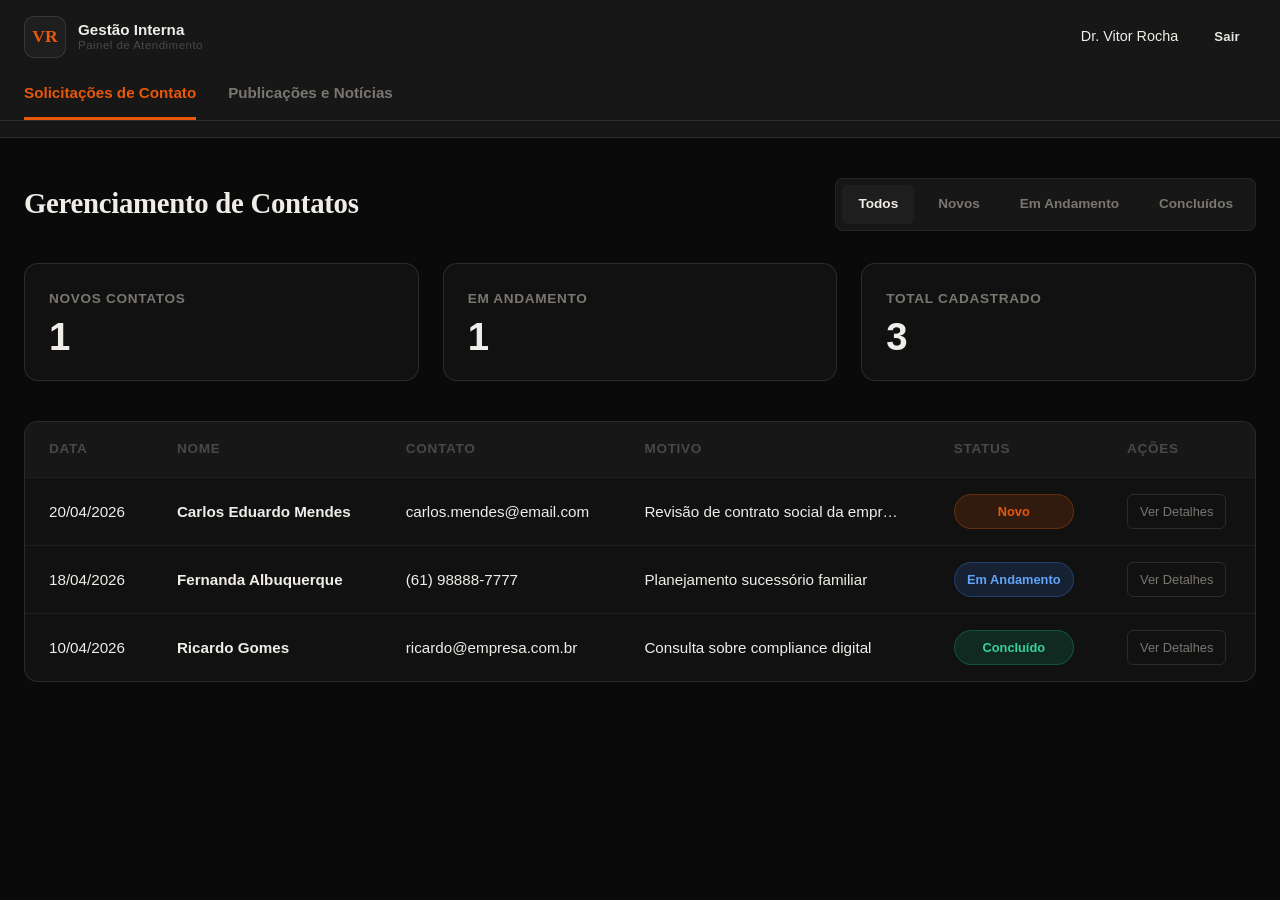
==== commit 35bddfaa: "Atualização de design add area de adicionar noticias" ====
--- a/dashboard.html
+++ b/dashboard.html
@@ -25,66 +25,145 @@
                 <a href="login.html" class="btn btn-sm btn-secondary">Sair</a>
             </div>
         </div>
+        <nav class="dashboard-nav">
+            <div class="nav-container">
+                <button class="nav-tab active" onclick="switchTab('contatos')">Solicitações de Contato</button>
+                <button class="nav-tab" onclick="switchTab('noticias')">Publicações e Notícias</button>
+            </div>
+        </nav>
     </header>
 
     <main class="dashboard-main">
         <div class="dashboard-container">
-            <header class="dashboard-page-header">
-                <h2>Gerenciamento de Contatos</h2>
-                <div class="dashboard-filters">
-                    <button class="filter-btn active" data-filter="all">Todos</button>
-                    <button class="filter-btn" data-filter="novo_contato">Novos</button>
-                    <button class="filter-btn" data-filter="em_andamento">Em Andamento</button>
-                    <button class="filter-btn" data-filter="concluido">Concluídos</button>
+            
+            <div id="tab-contatos" class="tab-content active">
+                <header class="dashboard-page-header">
+                    <h2>Gerenciamento de Contatos</h2>
+                    <div class="dashboard-filters">
+                        <button class="filter-btn active" data-filter="all">Todos</button>
+                        <button class="filter-btn" data-filter="novo_contato">Novos</button>
+                        <button class="filter-btn" data-filter="em_andamento">Em Andamento</button>
+                        <button class="filter-btn" data-filter="concluido">Concluídos</button>
+                    </div>
+                </header>
+
+                <div class="stats-grid">
+                    <div class="stat-card">
+                        <span class="stat-title">Novos Contatos</span>
+                        <strong class="stat-value" id="count-novos">0</strong>
+                    </div>
+                    <div class="stat-card">
+                        <span class="stat-title">Em Andamento</span>
+                        <strong class="stat-value" id="count-andamento">0</strong>
+                    </div>
+                    <div class="stat-card">
+                        <span class="stat-title">Total Cadastrado</span>
+                        <strong class="stat-value" id="count-total">0</strong>
+                    </div>
                 </div>
-            </header>
 
-            <div class="stats-grid">
-                <div class="stat-card">
-                    <span class="stat-title">Novos Contatos</span>
-                    <strong class="stat-value" id="count-novos">0</strong>
-                </div>
-                <div class="stat-card">
-                    <span class="stat-title">Em Andamento</span>
-                    <strong class="stat-value" id="count-andamento">0</strong>
-                </div>
-                <div class="stat-card">
-                    <span class="stat-title">Total Cadastrado</span>
-                    <strong class="stat-value" id="count-total">0</strong>
+                <div class="data-table-container">
+                    <table class="data-table">
+                        <thead>
+                            <tr>
+                                <th>Data</th>
+                                <th>Nome</th>
+                                <th>Contato</th>
+                                <th>Motivo</th>
+                                <th>Status</th>
+                                <th>Ações</th>
+                            </tr>
+                        </thead>
+                        <tbody id="leads-table-body"></tbody>
+                    </table>
                 </div>
             </div>
 
-            <div class="data-table-container">
-                <table class="data-table">
-                    <thead>
-                        <tr>
-                            <th>Data</th>
-                            <th>Nome</th>
-                            <th>Contato</th>
-                            <th>Motivo</th>
-                            <th>Status</th>
-                            <th>Ações</th>
-                        </tr>
-                    </thead>
-                    <tbody id="leads-table-body">
-                        </tbody>
-                </table>
+            <div id="tab-noticias" class="tab-content">
+                <header class="dashboard-page-header">
+                    <h2>Gerenciamento de Notícias</h2>
+                    <button class="btn btn-primary" onclick="openNewsModal()">+ Nova Notícia</button>
+                </header>
+
+                <div class="data-table-container">
+                    <table class="data-table">
+                        <thead>
+                            <tr>
+                                <th>Data</th>
+                                <th>Título</th>
+                                <th>Categoria</th>
+                                <th>Status</th>
+                                <th>Ações</th>
+                            </tr>
+                        </thead>
+                        <tbody id="news-table-body"></tbody>
+                    </table>
+                </div>
             </div>
+
         </div>
     </main>
-<div id="details-modal" class="modal">
+
+    <div id="details-modal" class="modal">
         <div class="modal-content">
             <div class="modal-header">
                 <h3>Detalhes da Solicitação</h3>
-                <button class="close-btn" id="close-modal" aria-label="Fechar">&times;</button>
+                <button class="close-btn" onclick="closeModal('details-modal')" aria-label="Fechar">&times;</button>
             </div>
-            <div class="modal-body" id="modal-body-content">
-                </div>
+            <div class="modal-body" id="modal-body-content"></div>
             <div class="modal-footer">
-                <button class="btn btn-primary" id="btn-close-modal-footer">Fechar Painel</button>
+                <button class="btn btn-primary" onclick="closeModal('details-modal')">Fechar Painel</button>
             </div>
         </div>
     </div>
+
+    <div id="news-modal" class="modal">
+        <div class="modal-content">
+            <div class="modal-header">
+                <h3 id="news-modal-title">Nova Notícia</h3>
+                <button class="close-btn" onclick="closeModal('news-modal')" aria-label="Fechar">&times;</button>
+            </div>
+            <form id="news-form" onsubmit="saveNews(event)">
+                <div class="modal-body">
+                    <input type="hidden" id="news-id">
+                    
+                    <div class="form-group">
+                        <label>Título da Notícia</label>
+                        <input type="text" id="news-title" class="form-control" required placeholder="Ex: Nova lei trabalhista aprovada">
+                    </div>
+
+                    <div class="form-group-row">
+                        <div class="form-group">
+                            <label>Categoria</label>
+                            <select id="news-category" class="form-control" required>
+                                <option value="Direito Empresarial">Direito Empresarial</option>
+                                <option value="Direito Civil">Direito Civil</option>
+                                <option value="Direito Trabalhista">Direito Trabalhista</option>
+                                <option value="Informativo">Informativo</option>
+                            </select>
+                        </div>
+                        <div class="form-group">
+                            <label>Status</label>
+                            <select id="news-status" class="form-control" required>
+                                <option value="Publicado">Publicado</option>
+                                <option value="Rascunho">Rascunho</option>
+                            </select>
+                        </div>
+                    </div>
+
+                    <div class="form-group">
+                        <label>Conteúdo</label>
+                        <textarea id="news-content" class="form-control" rows="6" required placeholder="Digite o conteúdo da publicação..."></textarea>
+                    </div>
+                </div>
+                <div class="modal-footer">
+                    <button type="button" class="btn btn-secondary" onclick="closeModal('news-modal')">Cancelar</button>
+                    <button type="submit" class="btn btn-primary">Salvar Notícia</button>
+                </div>
+            </form>
+        </div>
+    </div>
+
     <script src="js/dashboard-script.js"></script>
 </body>
 </html>
--- a/css/dashboard-style.css
+++ b/css/dashboard-style.css
@@ -325,3 +325,128 @@
     display: flex;
     justify-content: flex-end;
 }
+/* ============================================================
+   NAVEGAÇÃO EM ABAS (NOVO)
+   ============================================================ */
+.dashboard-nav {
+    background: var(--surface-2);
+    border-bottom: 1px solid var(--line-strong);
+    padding-top: 10px;
+}
+
+.nav-container {
+    width: min(100% - 48px, 1400px);
+    margin: 0 auto;
+    display: flex;
+    gap: 32px;
+}
+
+.nav-tab {
+    background: transparent;
+    border: none;
+    color: var(--text-soft);
+    font-size: 0.95rem;
+    font-weight: 600;
+    padding: 12px 0;
+    cursor: pointer;
+    border-bottom: 3px solid transparent;
+    transition: all 0.2s;
+}
+
+.nav-tab:hover {
+    color: var(--text-light);
+}
+
+.nav-tab.active {
+    color: var(--accent);
+    border-bottom-color: var(--accent);
+}
+
+.tab-content {
+    display: none;
+    animation: fadeInTab 0.3s ease;
+}
+
+.tab-content.active {
+    display: block;
+}
+
+@keyframes fadeInTab {
+    from { opacity: 0; transform: translateY(10px); }
+    to { opacity: 1; transform: translateY(0); }
+}
+
+/* ============================================================
+   FORMULÁRIOS (MODAL DE NOTÍCIAS)
+   ============================================================ */
+.form-group {
+    margin-bottom: 20px;
+}
+
+.form-group-row {
+    display: flex;
+    gap: 20px;
+}
+
+.form-group-row .form-group {
+    flex: 1;
+}
+
+.form-group label {
+    display: block;
+    font-size: 0.85rem;
+    color: var(--text-soft);
+    margin-bottom: 8px;
+    font-weight: 500;
+}
+
+.form-control {
+    width: 100%;
+    padding: 12px 16px;
+    background: var(--surface-2);
+    border: 1px solid var(--line-strong);
+    border-radius: var(--radius-sm);
+    color: var(--text-light);
+    font-family: inherit;
+    font-size: 0.95rem;
+    transition: border-color 0.2s;
+}
+
+.form-control:focus {
+    outline: none;
+    border-color: var(--accent);
+}
+
+textarea.form-control {
+    resize: vertical;
+}
+
+/* Ações Notícias */
+.action-btn.edit-btn {
+    color: #60a5fa;
+    border-color: rgba(59, 130, 246, 0.3);
+}
+
+.action-btn.edit-btn:hover {
+    background: rgba(59, 130, 246, 0.1);
+}
+
+.action-btn.delete-btn {
+    color: #f87171;
+    border-color: rgba(248, 113, 113, 0.3);
+    margin-left: 8px;
+}
+
+.action-btn.delete-btn:hover {
+    background: rgba(248, 113, 113, 0.1);
+}
+
+/* Badges Status Notícia */
+.status-badge {
+    padding: 4px 10px;
+    border-radius: 20px;
+    font-size: 0.8rem;
+    font-weight: 600;
+}
+.status-badge.publicado { background: rgba(16, 185, 129, 0.15); color: #34d399; }
+.status-badge.rascunho { background: rgba(156, 163, 175, 0.15); color: #9ca3af; }
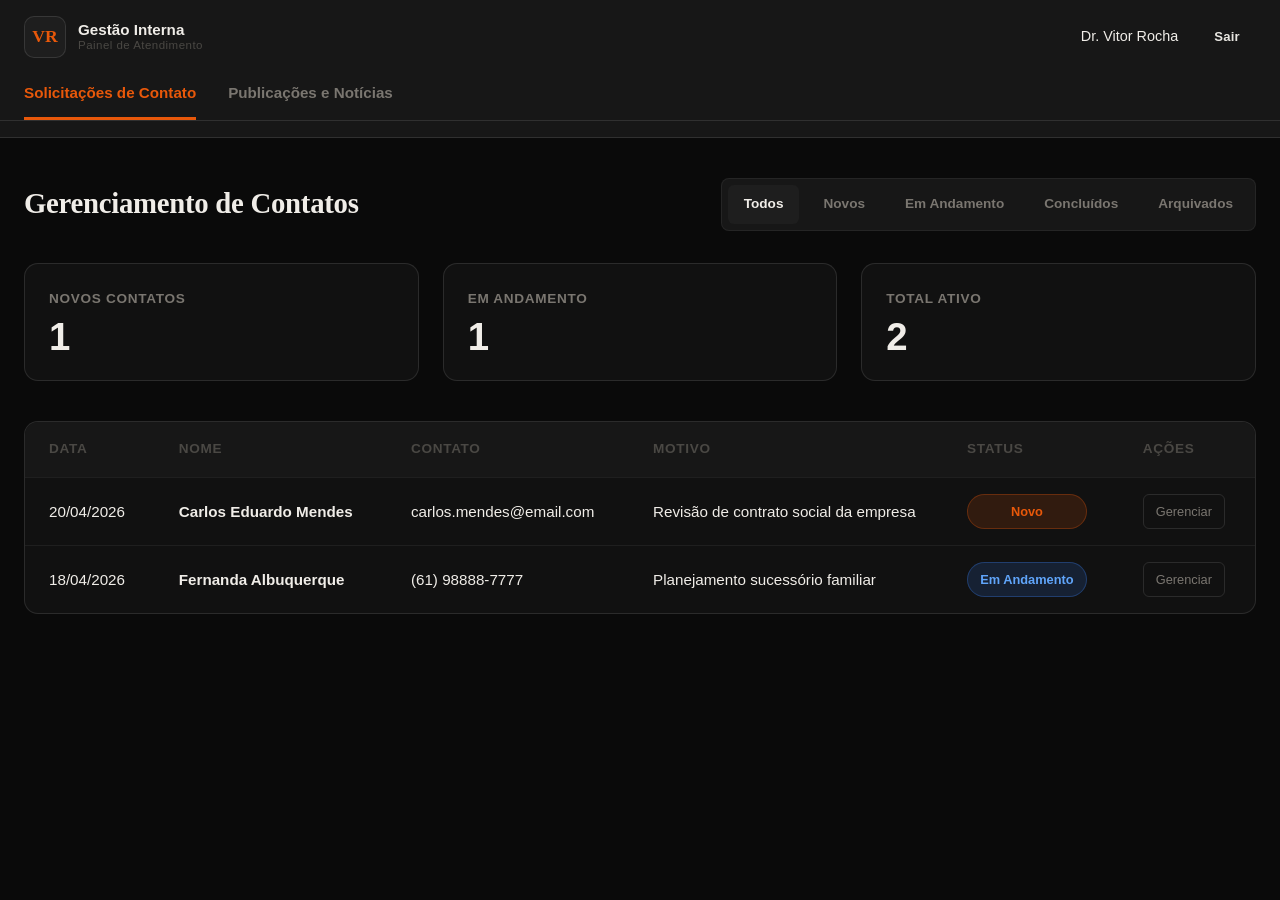
==== commit 9848d774: "mudanças no dashboard" ====
--- a/dashboard.html
+++ b/dashboard.html
@@ -44,6 +44,7 @@
                         <button class="filter-btn" data-filter="novo_contato">Novos</button>
                         <button class="filter-btn" data-filter="em_andamento">Em Andamento</button>
                         <button class="filter-btn" data-filter="concluido">Concluídos</button>
+                        <button class="filter-btn" data-filter="arquivado">Arquivados</button>
                     </div>
                 </header>
 
@@ -57,7 +58,7 @@
                         <strong class="stat-value" id="count-andamento">0</strong>
                     </div>
                     <div class="stat-card">
-                        <span class="stat-title">Total Cadastrado</span>
+                        <span class="stat-title">Total Ativo</span>
                         <strong class="stat-value" id="count-total">0</strong>
                     </div>
                 </div>
@@ -90,7 +91,7 @@
                         <thead>
                             <tr>
                                 <th>Data</th>
-                                <th>Título</th>
+                                <th>Título / Slug</th>
                                 <th>Categoria</th>
                                 <th>Status</th>
                                 <th>Ações</th>
@@ -105,20 +106,36 @@
     </main>
 
     <div id="details-modal" class="modal">
-        <div class="modal-content">
+        <div class="modal-content modal-lg">
             <div class="modal-header">
                 <h3>Detalhes da Solicitação</h3>
                 <button class="close-btn" onclick="closeModal('details-modal')" aria-label="Fechar">&times;</button>
             </div>
-            <div class="modal-body" id="modal-body-content"></div>
-            <div class="modal-footer">
+            <div class="modal-body modal-split">
+                <div class="modal-col" id="modal-body-content"></div>
+                
+                <div class="modal-col modal-notes-area">
+                    <h4>Notas Internas (Invisível ao cliente)</h4>
+                    <div class="notes-list" id="lead-notes-list">
+                        </div>
+                    <div class="add-note-form">
+                        <textarea id="new-note-text" placeholder="Adicionar nova nota (ex: Aguardando documentos)..." rows="3" class="form-control"></textarea>
+                        <button class="btn btn-sm btn-primary" onclick="addLeadNote()" style="margin-top: 8px;">Salvar Nota</button>
+                    </div>
+                </div>
+            </div>
+            <div class="modal-footer" style="justify-content: space-between;">
+                <div>
+                    <button class="btn btn-sm btn-ghost" id="btn-archive-lead" style="color: var(--text-soft);">Arquivar (Soft Delete)</button>
+                    <button class="btn btn-sm btn-ghost" id="btn-delete-lead" style="color: #ef4444; margin-left: 8px;">Excluir Permanente</button>
+                </div>
                 <button class="btn btn-primary" onclick="closeModal('details-modal')">Fechar Painel</button>
             </div>
         </div>
     </div>
 
     <div id="news-modal" class="modal">
-        <div class="modal-content">
+        <div class="modal-content modal-lg">
             <div class="modal-header">
                 <h3 id="news-modal-title">Nova Notícia</h3>
                 <button class="close-btn" onclick="closeModal('news-modal')" aria-label="Fechar">&times;</button>
@@ -127,9 +144,15 @@
                 <div class="modal-body">
                     <input type="hidden" id="news-id">
                     
-                    <div class="form-group">
-                        <label>Título da Notícia</label>
-                        <input type="text" id="news-title" class="form-control" required placeholder="Ex: Nova lei trabalhista aprovada">
+                    <div class="form-group-row">
+                        <div class="form-group" style="flex: 2;">
+                            <label>Título da Notícia</label>
+                            <input type="text" id="news-title" class="form-control" required placeholder="Ex: Nova lei trabalhista aprovada">
+                        </div>
+                        <div class="form-group" style="flex: 1;">
+                            <label>Slug (URL amigável)</label>
+                            <input type="text" id="news-slug" class="form-control" placeholder="nova-lei-trabalhista">
+                        </div>
                     </div>
 
                     <div class="form-group-row">
@@ -137,9 +160,9 @@
                             <label>Categoria</label>
                             <select id="news-category" class="form-control" required>
                                 <option value="Direito Empresarial">Direito Empresarial</option>
-                                <option value="Direito Civil">Direito Civil</option>
-                                <option value="Direito Trabalhista">Direito Trabalhista</option>
-                                <option value="Informativo">Informativo</option>
+                                <option value="Direito Imobiliário">Direito Imobiliário</option>
+                                <option value="Família e Sucessões">Família e Sucessões</option>
+                                <option value="Contratos e Consultoria">Contratos e Consultoria</option>
                             </select>
                         </div>
                         <div class="form-group">
@@ -152,8 +175,13 @@
                     </div>
 
                     <div class="form-group">
-                        <label>Conteúdo</label>
-                        <textarea id="news-content" class="form-control" rows="6" required placeholder="Digite o conteúdo da publicação..."></textarea>
+                        <label>Resumo (Texto curto para a listagem principal)</label>
+                        <textarea id="news-summary" class="form-control" rows="2" required placeholder="Escreva uma breve descrição que aparecerá nos cards da página inicial..."></textarea>
+                    </div>
+
+                    <div class="form-group">
+                        <label>Conteúdo (Rich Text / HTML)</label>
+                        <textarea id="news-content" class="form-control" rows="8" required placeholder="<p>Escreva o conteúdo completo aqui usando tags HTML...</p>"></textarea>
                     </div>
                 </div>
                 <div class="modal-footer">
--- a/css/dashboard-style.css
+++ b/css/dashboard-style.css
@@ -62,6 +62,7 @@
     padding: 6px;
     border-radius: var(--radius-sm);
     border: 1px solid var(--line);
+    flex-wrap: wrap;
 }
 
 .filter-btn {
@@ -203,6 +204,12 @@
     border-color: rgba(16, 185, 129, 0.3);
 }
 
+.status-select[data-status="arquivado"] {
+    background: rgba(156, 163, 175, 0.15);
+    color: #9ca3af;
+    border-color: rgba(156, 163, 175, 0.3);
+}
+
 /* Ações */
 .action-btn {
     background: transparent;
@@ -219,8 +226,9 @@
     color: var(--text-light);
     border-color: var(--text-muted);
 }
+
 /* ============================================================
-   MODAL DE DETALHES
+   MODAIS E NOTAS INTERNAS
    ============================================================ */
 .modal {
     display: none;
@@ -250,9 +258,20 @@
     animation: modalFadeIn 0.25s ease-out;
 }
 
+.modal-lg {
+    max-width: 850px;
+}
+
 @keyframes modalFadeIn {
-    from { opacity: 0; transform: translateY(-15px); }
-    to { opacity: 1; transform: translateY(0); }
+    from {
+        opacity: 0;
+        transform: translateY(-15px);
+    }
+
+    to {
+        opacity: 1;
+        transform: translateY(0);
+    }
 }
 
 .modal-header {
@@ -285,8 +304,20 @@
 
 .modal-body {
     padding: 28px;
-    max-height: 60vh;
+    max-height: 65vh;
     overflow-y: auto;
+}
+
+.modal-split {
+    display: flex;
+    gap: 24px;
+    padding: 24px;
+}
+
+.modal-col {
+    flex: 1;
+    display: flex;
+    flex-direction: column;
 }
 
 .detail-group {
@@ -315,8 +346,58 @@
     border-radius: var(--radius-sm);
     border: 1px solid var(--line);
     margin: 0;
-    white-space: pre-wrap; /* Mantém as quebras de linha digitadas pelo cliente no textarea */
+    white-space: pre-wrap;
     line-height: 1.6;
+}
+
+/* Área de Notas Internas */
+.modal-notes-area {
+    background: var(--surface-2);
+    border-left: 1px solid var(--line);
+    padding-left: 24px;
+}
+
+.modal-notes-area h4 {
+    font-size: 0.85rem;
+    color: var(--accent);
+    margin-bottom: 16px;
+    text-transform: uppercase;
+    letter-spacing: 0.05em;
+    margin-top: 0;
+}
+
+.notes-list {
+    flex: 1;
+    overflow-y: auto;
+    max-height: 250px;
+    display: flex;
+    flex-direction: column;
+    gap: 12px;
+    margin-bottom: 16px;
+    padding-right: 8px;
+}
+
+.note-item {
+    background: var(--surface);
+    border: 1px solid var(--line-strong);
+    padding: 12px;
+    border-radius: var(--radius-sm);
+}
+
+.note-meta {
+    display: flex;
+    justify-content: space-between;
+    font-size: 0.7rem;
+    color: var(--text-muted);
+    margin-bottom: 6px;
+    font-weight: 600;
+}
+
+.note-text {
+    font-size: 0.85rem;
+    color: var(--text-light);
+    line-height: 1.5;
+    margin: 0;
 }
 
 .modal-footer {
@@ -325,8 +406,9 @@
     display: flex;
     justify-content: flex-end;
 }
+
 /* ============================================================
-   NAVEGAÇÃO EM ABAS (NOVO)
+   NAVEGAÇÃO EM ABAS
    ============================================================ */
 .dashboard-nav {
     background: var(--surface-2);
@@ -372,8 +454,15 @@
 }
 
 @keyframes fadeInTab {
-    from { opacity: 0; transform: translateY(10px); }
-    to { opacity: 1; transform: translateY(0); }
+    from {
+        opacity: 0;
+        transform: translateY(10px);
+    }
+
+    to {
+        opacity: 1;
+        transform: translateY(0);
+    }
 }
 
 /* ============================================================
@@ -448,5 +537,33 @@
     font-size: 0.8rem;
     font-weight: 600;
 }
-.status-badge.publicado { background: rgba(16, 185, 129, 0.15); color: #34d399; }
-.status-badge.rascunho { background: rgba(156, 163, 175, 0.15); color: #9ca3af; }+
+.status-badge.publicado {
+    background: rgba(16, 185, 129, 0.15);
+    color: #34d399;
+}
+
+.status-badge.rascunho {
+    background: rgba(156, 163, 175, 0.15);
+    color: #9ca3af;
+}
+
+/* Responsividade Modais */
+@media (max-width: 768px) {
+    .modal-split {
+        flex-direction: column;
+        gap: 20px;
+    }
+
+    .modal-notes-area {
+        border-left: none;
+        border-top: 1px solid var(--line);
+        padding-left: 0;
+        padding-top: 20px;
+    }
+
+    .form-group-row {
+        flex-direction: column;
+        gap: 0;
+    }
+}
